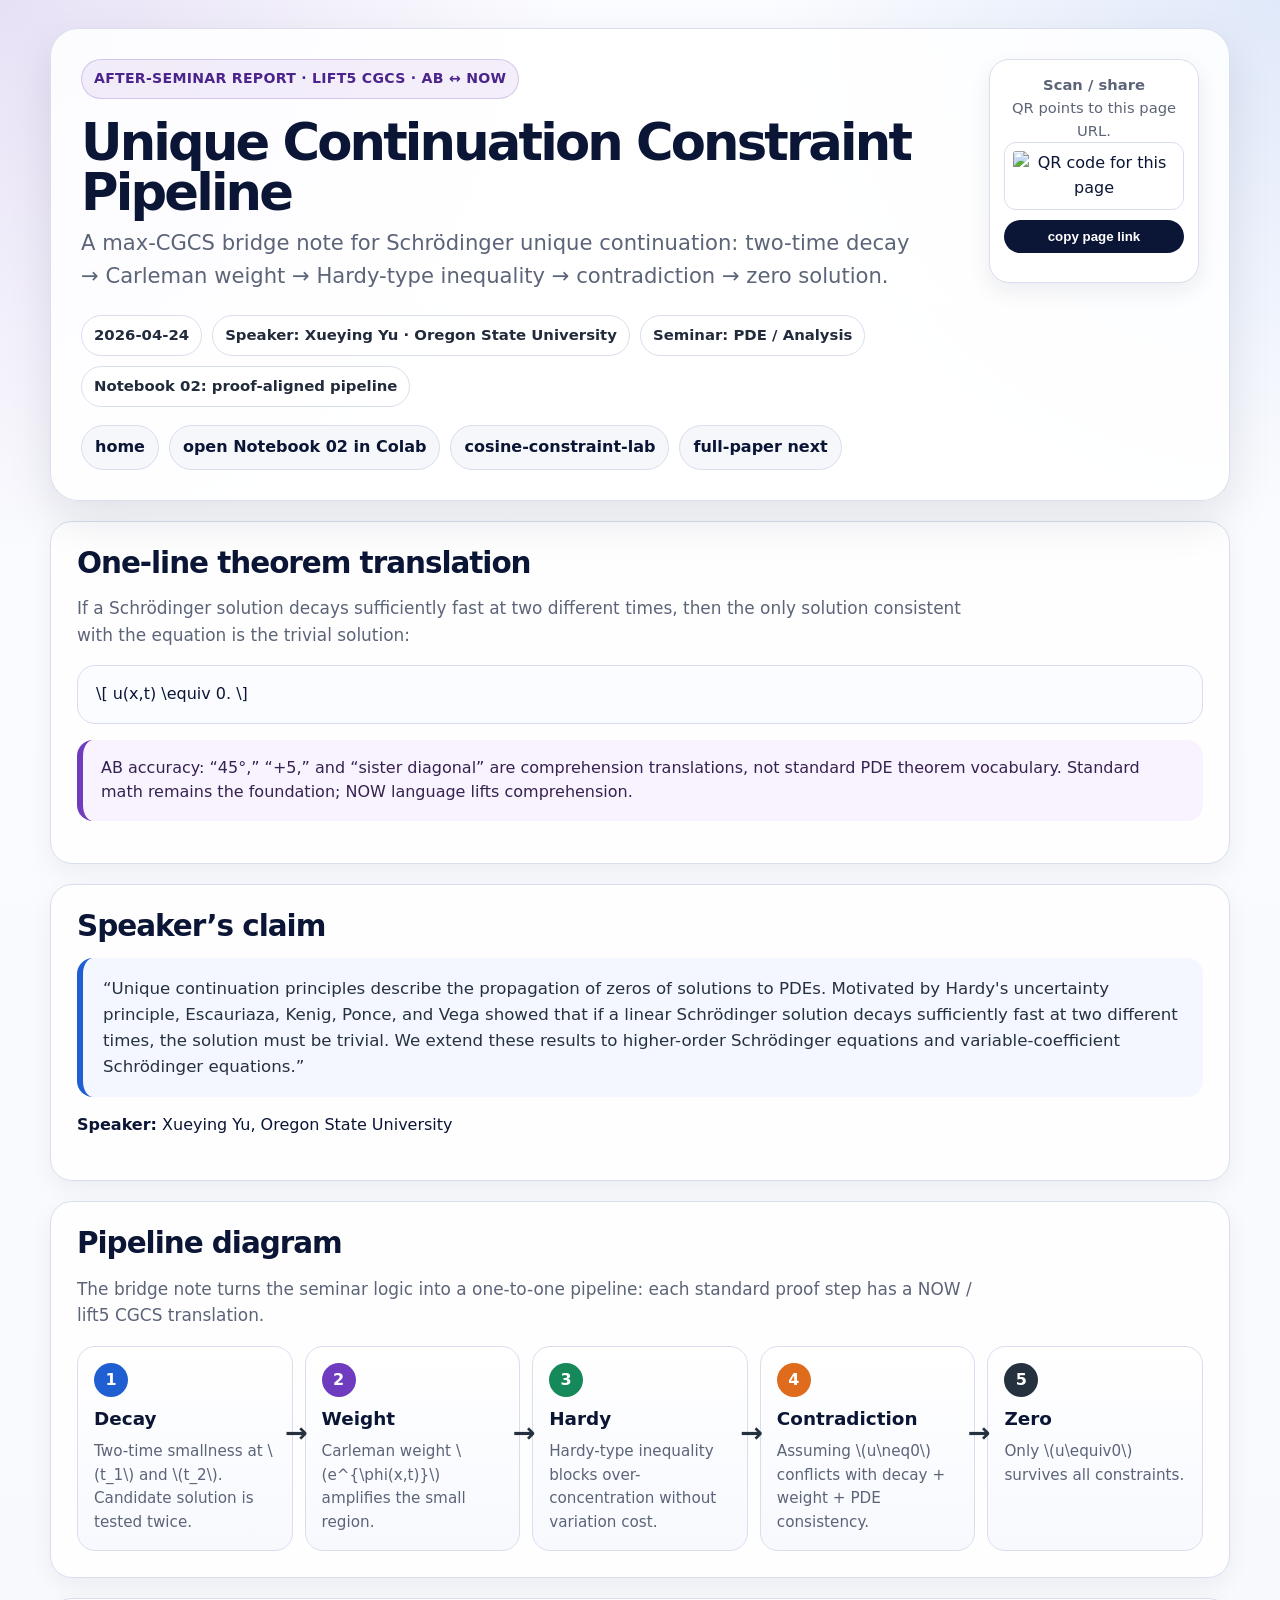
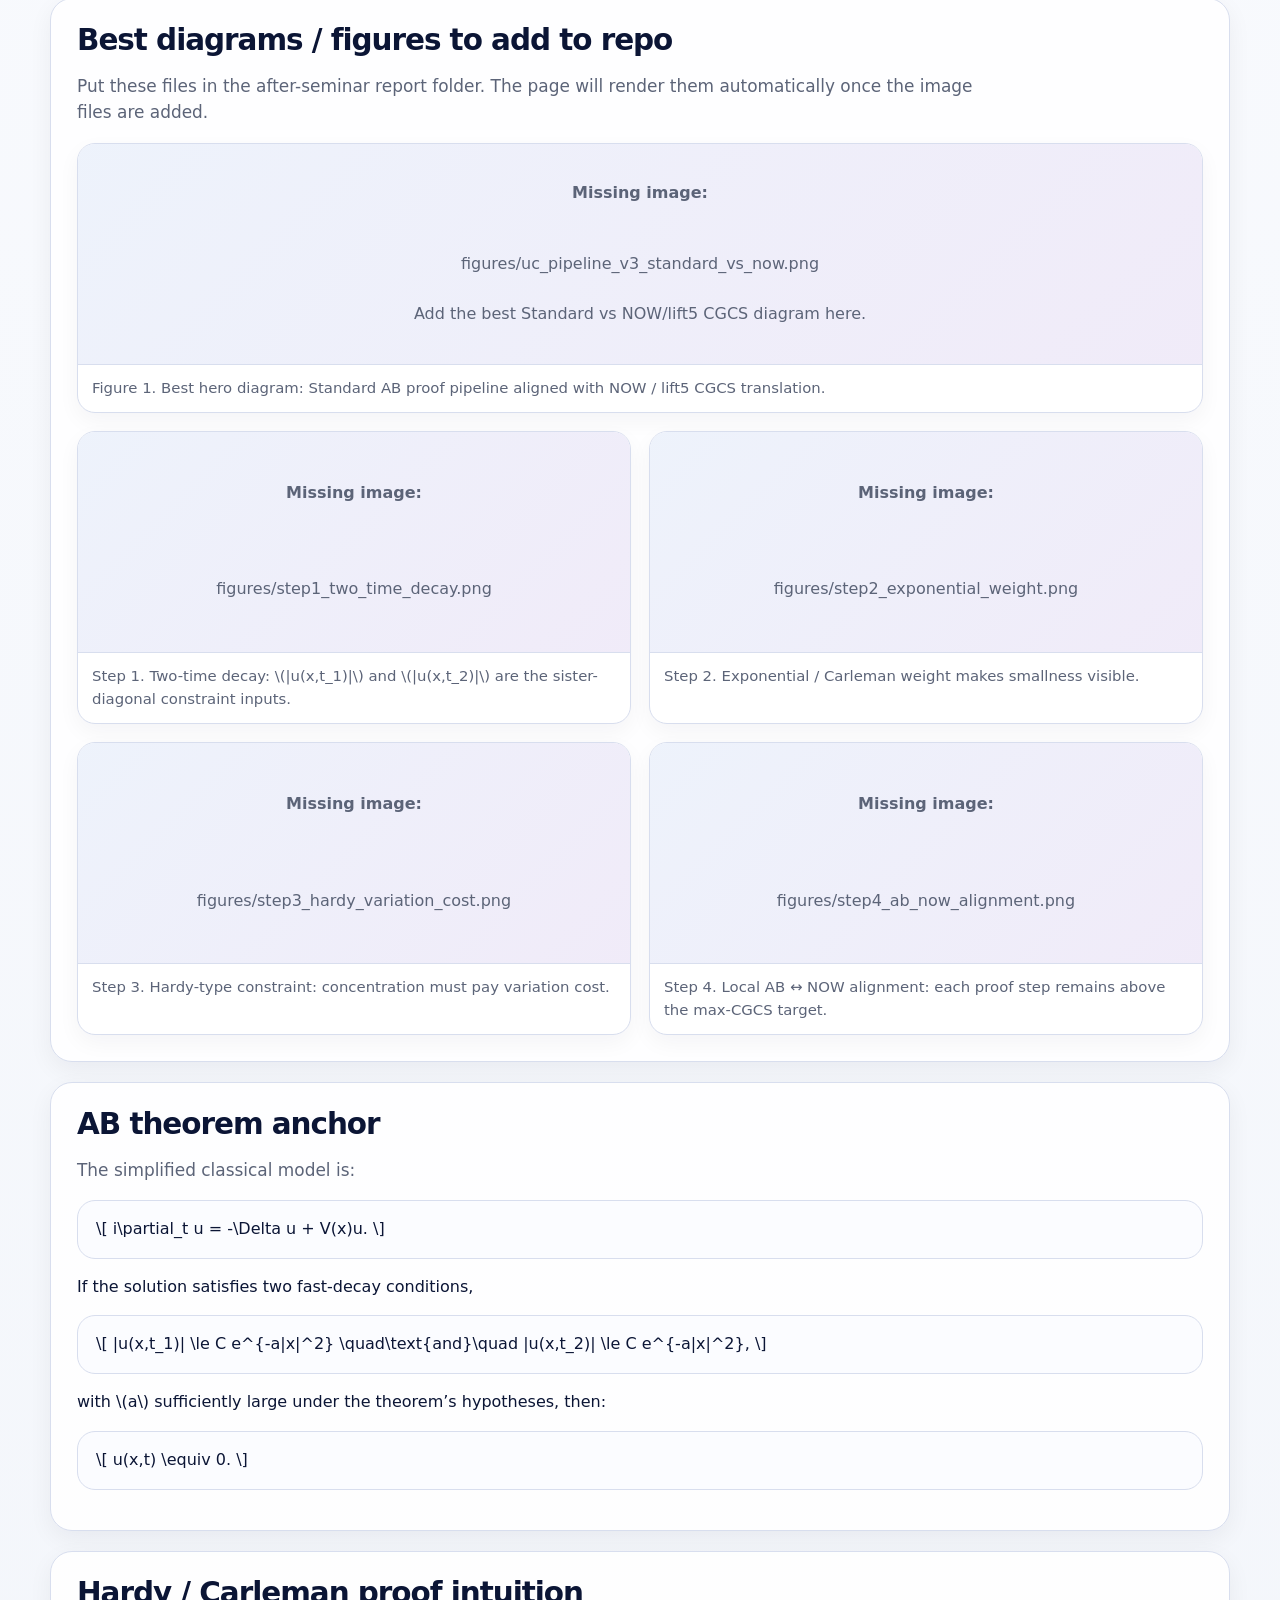
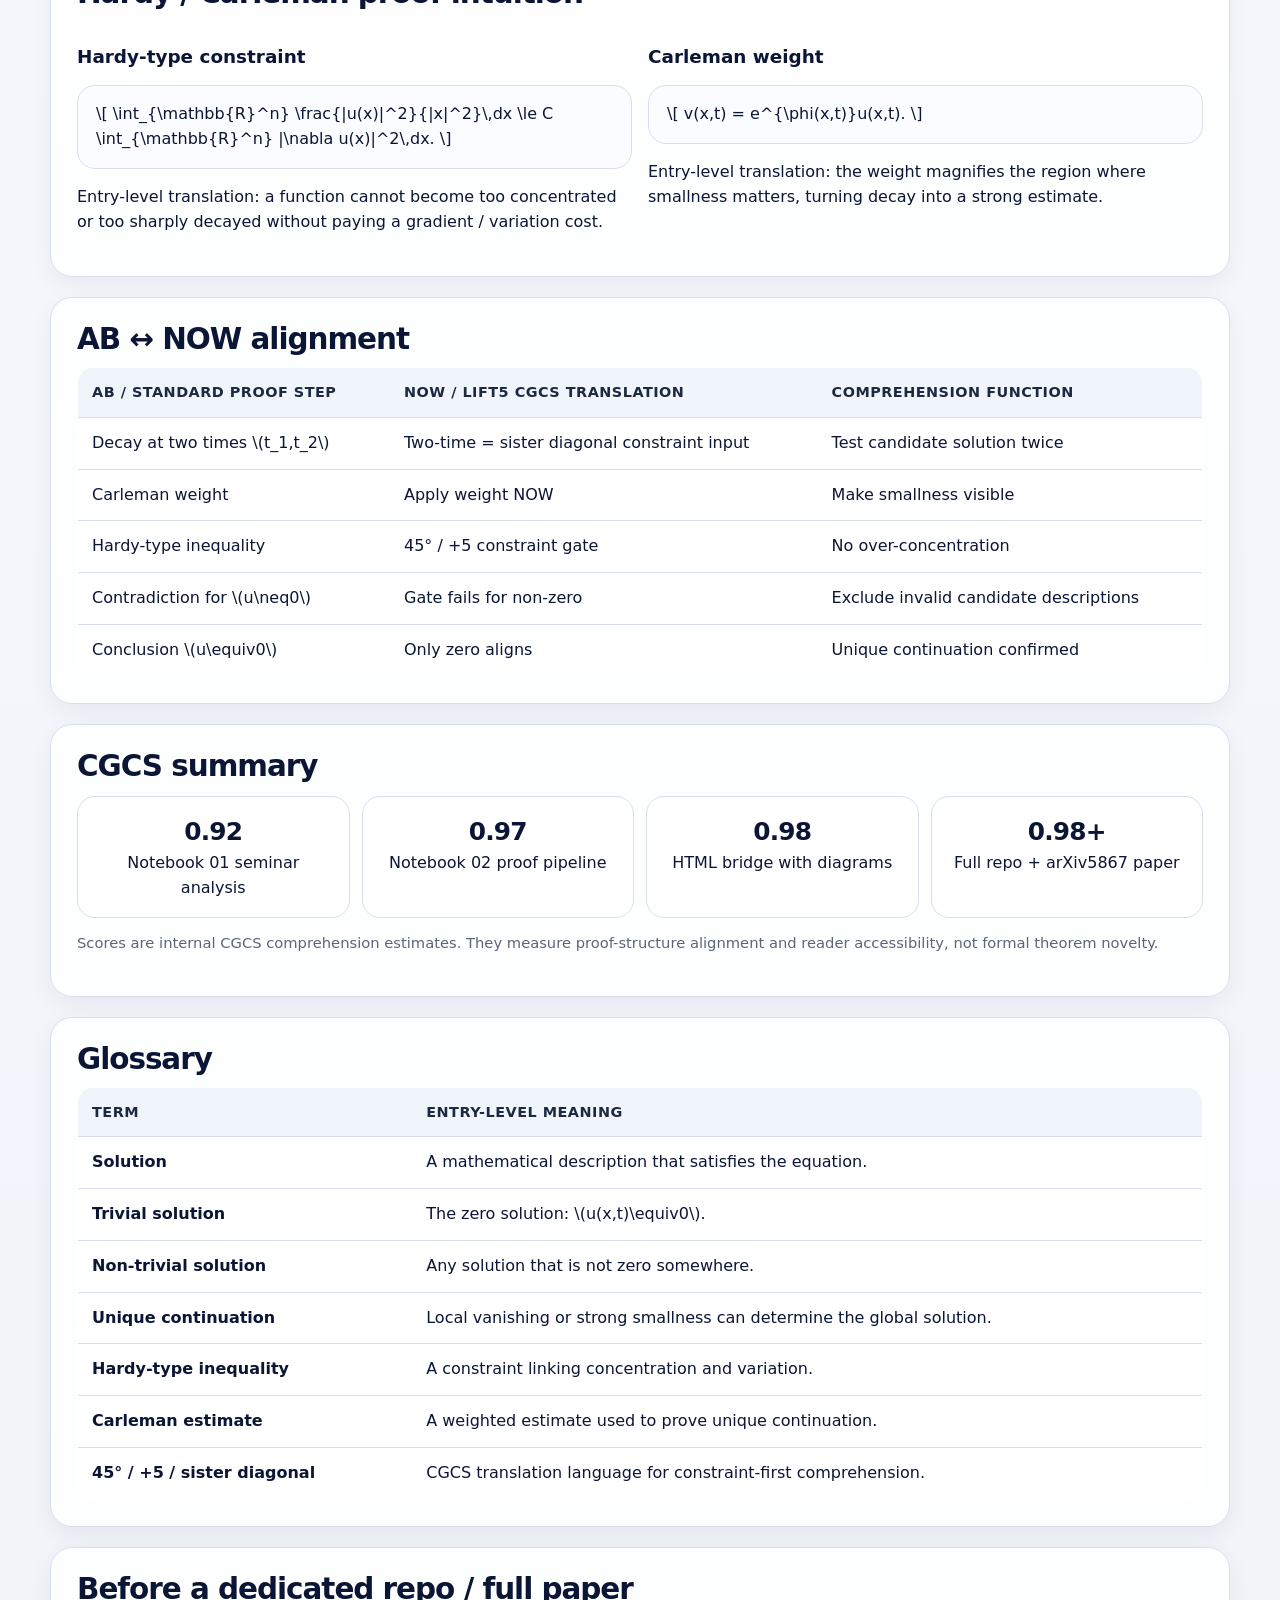
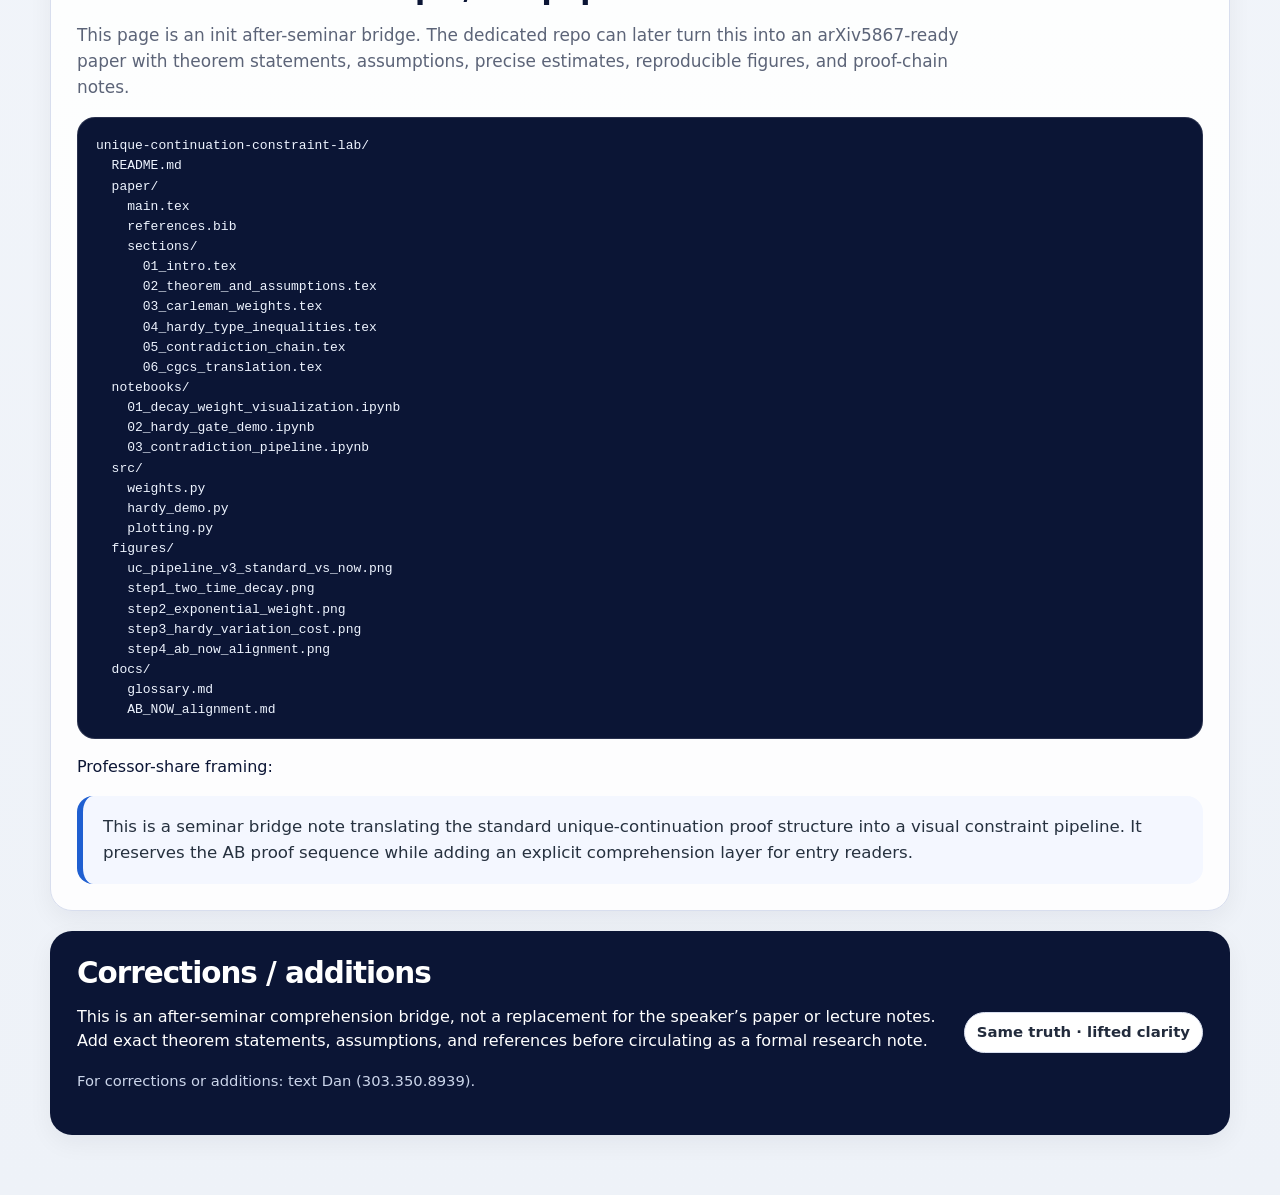
==== colab/2026_04_24_schrodinger_unique_continuation_pipeline.html @ c9888bc4 "Add files via upload" ====
<!doctype html>
<html lang="en">
<head>
  <meta charset="utf-8">
  <title>Unique Continuation Constraint Pipeline — Schrödinger Equations</title>
  <meta name="viewport" content="width=device-width, initial-scale=1">
  <meta name="description" content="After-seminar CGCS bridge note for Xueying Yu's talk on unique continuation for Schrödinger equations: two-time decay, Carleman weights, Hardy-type inequalities, contradiction, and zero solution.">

  <script>
    window.MathJax = {
      tex: {
        inlineMath: [['\\(', '\\)']],
        displayMath: [['\\[', '\\]']],
        processEscapes: true
      },
      svg: { fontCache: 'global' }
    };
  </script>
  <script defer src="https://cdn.jsdelivr.net/npm/mathjax@3/es5/tex-svg.js"></script>

  <style>
    :root {
      --ink: #0b1535;
      --muted: #5c6478;
      --line: #d8deee;
      --paper: #ffffff;
      --soft: #f5f7fb;
      --blue: #1f5fd1;
      --purple: #6f3bbf;
      --green: #16895a;
      --orange: #df6b1c;
      --red: #bd352b;
      --slate: #26313f;
      --shadow: 0 18px 45px rgba(16, 24, 40, 0.10);
      --radius: 22px;
    }

    * { box-sizing: border-box; }

    body {
      margin: 0;
      color: var(--ink);
      background:
        radial-gradient(circle at top left, rgba(111, 59, 191, 0.14), transparent 35rem),
        radial-gradient(circle at top right, rgba(31, 95, 209, 0.12), transparent 32rem),
        linear-gradient(180deg, #fbfcff 0%, #eef2f8 100%);
      font-family: ui-sans-serif, system-ui, -apple-system, BlinkMacSystemFont, "Segoe UI", sans-serif;
      line-height: 1.55;
    }

    a { color: var(--blue); text-decoration: none; }
    a:hover { text-decoration: underline; }

    .page {
      width: min(1180px, calc(100vw - 32px));
      margin: 0 auto;
      padding: 28px 0 60px;
    }

    header.hero {
      background: rgba(255,255,255,0.86);
      border: 1px solid rgba(216, 222, 238, 0.95);
      border-radius: 28px;
      box-shadow: var(--shadow);
      padding: 30px;
      position: relative;
      overflow: hidden;
    }

    .kicker {
      display: inline-flex;
      gap: 10px;
      align-items: center;
      padding: 8px 12px;
      border: 1px solid rgba(111, 59, 191, 0.22);
      background: rgba(111, 59, 191, 0.08);
      color: #4b248c;
      border-radius: 999px;
      font-weight: 700;
      font-size: 0.88rem;
      letter-spacing: .02em;
      text-transform: uppercase;
    }

    h1 {
      margin: 18px 0 10px;
      font-size: clamp(2.1rem, 4vw, 4.4rem);
      line-height: 0.98;
      letter-spacing: -0.055em;
    }

    .subtitle {
      font-size: clamp(1.05rem, 2vw, 1.32rem);
      color: var(--muted);
      max-width: 850px;
      margin: 0 0 22px;
    }

    .meta {
      display: flex;
      flex-wrap: wrap;
      gap: 10px;
      margin-top: 18px;
    }

    .chip, .pill {
      display: inline-flex;
      align-items: center;
      gap: 8px;
      border-radius: 999px;
      border: 1px solid var(--line);
      background: #fff;
      padding: 8px 12px;
      font-weight: 700;
      color: #222b3c;
      font-size: .93rem;
    }

    .hero-grid {
      display: grid;
      grid-template-columns: 1fr 210px;
      gap: 24px;
      align-items: start;
    }

    .share-card {
      border: 1px solid var(--line);
      background: #fff;
      border-radius: 20px;
      padding: 14px;
      box-shadow: 0 8px 22px rgba(16,24,40,.08);
      text-align: center;
    }

    .qr img {
      width: 158px;
      height: 158px;
      border-radius: 12px;
      border: 1px solid var(--line);
      background: #fff;
      padding: 8px;
    }

    button {
      cursor: pointer;
      border: 0;
      background: var(--ink);
      color: white;
      border-radius: 999px;
      padding: 9px 14px;
      font-weight: 800;
      margin-top: 10px;
      width: 100%;
    }

    .nav {
      display: flex;
      flex-wrap: wrap;
      gap: 10px;
      margin-top: 18px;
    }

    .nav a {
      color: var(--ink);
      background: var(--soft);
      border: 1px solid var(--line);
      border-radius: 999px;
      padding: 9px 13px;
      font-weight: 750;
    }

    section {
      background: rgba(255,255,255,0.88);
      border: 1px solid var(--line);
      border-radius: var(--radius);
      box-shadow: 0 8px 24px rgba(16,24,40,.055);
      padding: 26px;
      margin-top: 20px;
    }

    h2 {
      margin: 0 0 12px;
      font-size: clamp(1.5rem, 2.3vw, 2.1rem);
      line-height: 1.05;
      letter-spacing: -0.035em;
    }

    h3 {
      margin: 22px 0 8px;
      font-size: 1.15rem;
    }

    .lead {
      color: var(--muted);
      font-size: 1.06rem;
      max-width: 900px;
    }

    blockquote {
      margin: 16px 0 0;
      padding: 18px 20px;
      border-left: 6px solid var(--blue);
      background: #f4f7ff;
      border-radius: 16px;
      color: #26313f;
      font-size: 1.04rem;
    }

    .pipeline {
      display: grid;
      grid-template-columns: repeat(5, 1fr);
      gap: 12px;
      margin-top: 18px;
    }

    .stage {
      border: 1px solid var(--line);
      border-radius: 18px;
      padding: 16px;
      min-height: 176px;
      background: linear-gradient(180deg, #fff 0%, #f7f9fe 100%);
      position: relative;
    }

    .stage::after {
      content: "→";
      position: absolute;
      right: -16px;
      top: 42%;
      transform: translateY(-50%);
      font-size: 1.7rem;
      color: var(--slate);
      font-weight: 900;
      z-index: 3;
    }

    .stage:last-child::after { content: ""; }

    .num {
      width: 34px;
      height: 34px;
      display: inline-grid;
      place-items: center;
      border-radius: 50%;
      color: #fff;
      font-weight: 900;
      margin-bottom: 8px;
    }

    .stage h3 { margin: 0 0 6px; }
    .stage p { margin: 0; color: var(--muted); font-size: .95rem; }

    .blue .num { background: var(--blue); }
    .purple .num { background: var(--purple); }
    .green .num { background: var(--green); }
    .orange .num { background: var(--orange); }
    .slate .num { background: var(--slate); }

    .math-card {
      border: 1px solid var(--line);
      background: #fbfcff;
      border-radius: 18px;
      padding: 16px 18px;
      overflow-x: auto;
      margin: 14px 0;
    }

    .two-col {
      display: grid;
      grid-template-columns: 1fr 1fr;
      gap: 16px;
      align-items: start;
    }

    table {
      width: 100%;
      border-collapse: collapse;
      overflow: hidden;
      border-radius: 16px;
      border: 1px solid var(--line);
      background: #fff;
    }

    th, td {
      padding: 13px 14px;
      text-align: left;
      border-bottom: 1px solid var(--line);
      vertical-align: top;
    }

    th {
      background: #f0f4fb;
      color: #1d2940;
      font-size: .9rem;
      text-transform: uppercase;
      letter-spacing: .035em;
    }

    tr:last-child td { border-bottom: 0; }

    .figure-grid {
      display: grid;
      grid-template-columns: 1fr 1fr;
      gap: 18px;
      margin-top: 16px;
    }

    figure {
      margin: 0;
      border: 1px solid var(--line);
      background: #fff;
      border-radius: 18px;
      overflow: hidden;
      box-shadow: 0 8px 22px rgba(16,24,40,.045);
    }

    figure img {
      width: 100%;
      display: block;
      background: #f8fafc;
    }

    figcaption {
      padding: 12px 14px;
      color: var(--muted);
      font-size: .93rem;
      border-top: 1px solid var(--line);
    }

    .wide { grid-column: 1 / -1; }

    .score-row {
      display: grid;
      grid-template-columns: repeat(4, 1fr);
      gap: 12px;
      margin-top: 14px;
    }

    .score {
      background: #fff;
      border: 1px solid var(--line);
      border-radius: 18px;
      padding: 16px;
      text-align: center;
    }

    .score strong {
      display: block;
      font-size: 1.55rem;
      letter-spacing: -.03em;
    }

    pre {
      white-space: pre-wrap;
      background: #0b1535;
      color: #eef4ff;
      border-radius: 18px;
      padding: 18px;
      overflow-x: auto;
      border: 1px solid rgba(255,255,255,.12);
    }

    .note {
      border-left: 6px solid var(--purple);
      background: #f8f3ff;
      padding: 16px 18px;
      border-radius: 16px;
      color: #36224f;
    }

    .footer-card {
      display: grid;
      grid-template-columns: 1fr auto;
      gap: 18px;
      align-items: center;
      background: var(--ink);
      color: #fff;
      border-color: transparent;
    }

    .footer-card a { color: #b9d0ff; }

    .small { font-size: .92rem; color: var(--muted); }
    .footer-card .small { color: #cbd5ea; }

    @media (max-width: 900px) {
      .hero-grid, .two-col, .figure-grid, .score-row {
        grid-template-columns: 1fr;
      }
      .pipeline { grid-template-columns: 1fr; }
      .stage::after {
        content: "↓";
        right: 22px;
        top: auto;
        bottom: -22px;
      }
      .stage:last-child::after { content: ""; }
      .share-card { text-align: left; }
      .qr img { width: 136px; height: 136px; }
      .footer-card { grid-template-columns: 1fr; }
    }

    @media print {
      body { background: #fff; }
      .page { width: 100%; padding: 0; }
      header.hero, section { box-shadow: none; break-inside: avoid; }
      .share-card, .nav, button { display: none; }
    }
  </style>
</head>

<body>
  <main class="page">
    <header class="hero">
      <div class="hero-grid">
        <div>
          <div class="kicker">After-seminar report · lift5 CGCS · AB ↔ NOW</div>
          <h1>Unique Continuation Constraint Pipeline</h1>
          <p class="subtitle">
            A max-CGCS bridge note for Schrödinger unique continuation:
            two-time decay → Carleman weight → Hardy-type inequality → contradiction → zero solution.
          </p>

          <div class="meta">
            <span class="chip">2026-04-24</span>
            <span class="chip">Speaker: Xueying Yu · Oregon State University</span>
            <span class="chip">Seminar: PDE / Analysis</span>
            <span class="chip">Notebook 02: proof-aligned pipeline</span>
          </div>

          <nav class="nav" aria-label="Links">
            <a href="/">home</a>
            <a href="https://colab.research.google.com/github/thinkthoughts/cosine-constraint-lab/blob/main/seminars/2026_04_04_schrodinger_unique_continuations_v2_pipeline.ipynb" target="_blank" rel="noopener noreferrer">open Notebook 02 in Colab</a>
            <a href="https://github.com/thinkthoughts/cosine-constraint-lab" target="_blank" rel="noopener noreferrer">cosine-constraint-lab</a>
            <a href="#full-paper-next">full-paper next</a>
          </nav>
        </div>

        <aside class="share-card">
          <div class="small"><strong>Scan / share</strong><br>QR points to this page URL.</div>
          <div class="qr">
            <img id="qrImg" alt="QR code for this page">
          </div>
          <button id="copyBtn" type="button">copy page link</button>
          <p id="copyStatus" class="small" aria-live="polite"></p>
        </aside>
      </div>
    </header>

    <section>
      <h2>One-line theorem translation</h2>
      <p class="lead">
        If a Schrödinger solution decays sufficiently fast at two different times, then the only
        solution consistent with the equation is the trivial solution:
      </p>
      <div class="math-card">
        \[
          u(x,t) \equiv 0.
        \]
      </div>
      <p class="note">
        AB accuracy: “45°,” “+5,” and “sister diagonal” are comprehension translations, not standard PDE theorem vocabulary.
        Standard math remains the foundation; NOW language lifts comprehension.
      </p>
    </section>

    <section>
      <h2>Speaker’s claim</h2>
      <blockquote>
        “Unique continuation principles describe the propagation of zeros of solutions to PDEs.
        Motivated by Hardy's uncertainty principle, Escauriaza, Kenig, Ponce, and Vega showed that
        if a linear Schrödinger solution decays sufficiently fast at two different times, the solution
        must be trivial. We extend these results to higher-order Schrödinger equations and
        variable-coefficient Schrödinger equations.”
      </blockquote>
      <p><strong>Speaker:</strong> Xueying Yu, Oregon State University</p>
    </section>

    <section>
      <h2>Pipeline diagram</h2>
      <p class="lead">
        The bridge note turns the seminar logic into a one-to-one pipeline: each standard proof step has
        a NOW / lift5 CGCS translation.
      </p>

      <div class="pipeline" aria-label="Unique continuation pipeline">
        <div class="stage blue">
          <span class="num">1</span>
          <h3>Decay</h3>
          <p>Two-time smallness at \(t_1\) and \(t_2\). Candidate solution is tested twice.</p>
        </div>
        <div class="stage purple">
          <span class="num">2</span>
          <h3>Weight</h3>
          <p>Carleman weight \(e^{\phi(x,t)}\) amplifies the small region.</p>
        </div>
        <div class="stage green">
          <span class="num">3</span>
          <h3>Hardy</h3>
          <p>Hardy-type inequality blocks over-concentration without variation cost.</p>
        </div>
        <div class="stage orange">
          <span class="num">4</span>
          <h3>Contradiction</h3>
          <p>Assuming \(u\neq0\) conflicts with decay + weight + PDE consistency.</p>
        </div>
        <div class="stage slate">
          <span class="num">5</span>
          <h3>Zero</h3>
          <p>Only \(u\equiv0\) survives all constraints.</p>
        </div>
      </div>
    </section>

    <section>
      <h2>Best diagrams / figures to add to repo</h2>
      <p class="lead">
        Put these files in the after-seminar report folder. The page will render them automatically once the image
        files are added.
      </p>

      <div class="figure-grid">
        <figure class="wide">
          <img src="figures/uc_pipeline_v3_standard_vs_now.png"
               alt="Standard vs NOW lift5 CGCS unique continuation pipeline diagram"
               onerror="this.closest('figure').classList.add('missing'); this.replaceWith(Object.assign(document.createElement('div'), {className:'placeholder', innerHTML:'<strong>Missing image:</strong><br>figures/uc_pipeline_v3_standard_vs_now.png<br><br>Add the best Standard vs NOW/lift5 CGCS diagram here.'}))">
          <figcaption>
            Figure 1. Best hero diagram: Standard AB proof pipeline aligned with NOW / lift5 CGCS translation.
          </figcaption>
        </figure>

        <figure>
          <img src="figures/step1_two_time_decay.png"
               alt="Step 1 plot showing two-time decay"
               onerror="this.closest('figure').classList.add('missing'); this.replaceWith(Object.assign(document.createElement('div'), {className:'placeholder', innerHTML:'<strong>Missing image:</strong><br>figures/step1_two_time_decay.png'}))">
          <figcaption>
            Step 1. Two-time decay: \(|u(x,t_1)|\) and \(|u(x,t_2)|\) are the sister-diagonal constraint inputs.
          </figcaption>
        </figure>

        <figure>
          <img src="figures/step2_exponential_weight.png"
               alt="Step 2 plot showing exponential weight amplifying decay"
               onerror="this.closest('figure').classList.add('missing'); this.replaceWith(Object.assign(document.createElement('div'), {className:'placeholder', innerHTML:'<strong>Missing image:</strong><br>figures/step2_exponential_weight.png'}))">
          <figcaption>
            Step 2. Exponential / Carleman weight makes smallness visible.
          </figcaption>
        </figure>

        <figure>
          <img src="figures/step3_hardy_variation_cost.png"
               alt="Step 3 plot showing concentration and gradient cost"
               onerror="this.closest('figure').classList.add('missing'); this.replaceWith(Object.assign(document.createElement('div'), {className:'placeholder', innerHTML:'<strong>Missing image:</strong><br>figures/step3_hardy_variation_cost.png'}))">
          <figcaption>
            Step 3. Hardy-type constraint: concentration must pay variation cost.
          </figcaption>
        </figure>

        <figure>
          <img src="figures/step4_ab_now_alignment.png"
               alt="CGCS local AB NOW alignment bar chart"
               onerror="this.closest('figure').classList.add('missing'); this.replaceWith(Object.assign(document.createElement('div'), {className:'placeholder', innerHTML:'<strong>Missing image:</strong><br>figures/step4_ab_now_alignment.png'}))">
          <figcaption>
            Step 4. Local AB ↔ NOW alignment: each proof step remains above the max-CGCS target.
          </figcaption>
        </figure>
      </div>

      <style>
        .placeholder {
          min-height: 220px;
          display: grid;
          place-items: center;
          text-align: center;
          padding: 26px;
          color: var(--muted);
          background:
            linear-gradient(135deg, rgba(31,95,209,.08), rgba(111,59,191,.10)),
            #fff;
        }
      </style>
    </section>

    <section>
      <h2>AB theorem anchor</h2>
      <p class="lead">
        The simplified classical model is:
      </p>
      <div class="math-card">
        \[
          i\partial_t u = -\Delta u + V(x)u.
        \]
      </div>
      <p>
        If the solution satisfies two fast-decay conditions,
      </p>
      <div class="math-card">
        \[
          |u(x,t_1)| \le C e^{-a|x|^2}
          \quad\text{and}\quad
          |u(x,t_2)| \le C e^{-a|x|^2},
        \]
      </div>
      <p>
        with \(a\) sufficiently large under the theorem’s hypotheses, then:
      </p>
      <div class="math-card">
        \[
          u(x,t) \equiv 0.
        \]
      </div>
    </section>

    <section>
      <h2>Hardy / Carleman proof intuition</h2>
      <div class="two-col">
        <div>
          <h3>Hardy-type constraint</h3>
          <div class="math-card">
            \[
              \int_{\mathbb{R}^n} \frac{|u(x)|^2}{|x|^2}\,dx
              \le C \int_{\mathbb{R}^n} |\nabla u(x)|^2\,dx.
            \]
          </div>
          <p>
            Entry-level translation: a function cannot become too concentrated or too sharply decayed
            without paying a gradient / variation cost.
          </p>
        </div>

        <div>
          <h3>Carleman weight</h3>
          <div class="math-card">
            \[
              v(x,t) = e^{\phi(x,t)}u(x,t).
            \]
          </div>
          <p>
            Entry-level translation: the weight magnifies the region where smallness matters,
            turning decay into a strong estimate.
          </p>
        </div>
      </div>
    </section>

    <section>
      <h2>AB ↔ NOW alignment</h2>
      <table>
        <thead>
          <tr>
            <th>AB / standard proof step</th>
            <th>NOW / lift5 CGCS translation</th>
            <th>Comprehension function</th>
          </tr>
        </thead>
        <tbody>
          <tr>
            <td>Decay at two times \(t_1,t_2\)</td>
            <td>Two-time = sister diagonal constraint input</td>
            <td>Test candidate solution twice</td>
          </tr>
          <tr>
            <td>Carleman weight</td>
            <td>Apply weight NOW</td>
            <td>Make smallness visible</td>
          </tr>
          <tr>
            <td>Hardy-type inequality</td>
            <td>45° / +5 constraint gate</td>
            <td>No over-concentration</td>
          </tr>
          <tr>
            <td>Contradiction for \(u\neq0\)</td>
            <td>Gate fails for non-zero</td>
            <td>Exclude invalid candidate descriptions</td>
          </tr>
          <tr>
            <td>Conclusion \(u\equiv0\)</td>
            <td>Only zero aligns</td>
            <td>Unique continuation confirmed</td>
          </tr>
        </tbody>
      </table>
    </section>

    <section>
      <h2>CGCS summary</h2>
      <div class="score-row">
        <div class="score">
          <strong>0.92</strong>
          Notebook 01 seminar analysis
        </div>
        <div class="score">
          <strong>0.97</strong>
          Notebook 02 proof pipeline
        </div>
        <div class="score">
          <strong>0.98</strong>
          HTML bridge with diagrams
        </div>
        <div class="score">
          <strong>0.98+</strong>
          Full repo + arXiv5867 paper
        </div>
      </div>
      <p class="small">
        Scores are internal CGCS comprehension estimates. They measure proof-structure alignment and reader accessibility,
        not formal theorem novelty.
      </p>
    </section>

    <section>
      <h2>Glossary</h2>
      <table>
        <thead>
          <tr>
            <th>Term</th>
            <th>Entry-level meaning</th>
          </tr>
        </thead>
        <tbody>
          <tr>
            <td><strong>Solution</strong></td>
            <td>A mathematical description that satisfies the equation.</td>
          </tr>
          <tr>
            <td><strong>Trivial solution</strong></td>
            <td>The zero solution: \(u(x,t)\equiv0\).</td>
          </tr>
          <tr>
            <td><strong>Non-trivial solution</strong></td>
            <td>Any solution that is not zero somewhere.</td>
          </tr>
          <tr>
            <td><strong>Unique continuation</strong></td>
            <td>Local vanishing or strong smallness can determine the global solution.</td>
          </tr>
          <tr>
            <td><strong>Hardy-type inequality</strong></td>
            <td>A constraint linking concentration and variation.</td>
          </tr>
          <tr>
            <td><strong>Carleman estimate</strong></td>
            <td>A weighted estimate used to prove unique continuation.</td>
          </tr>
          <tr>
            <td><strong>45° / +5 / sister diagonal</strong></td>
            <td>CGCS translation language for constraint-first comprehension.</td>
          </tr>
        </tbody>
      </table>
    </section>

    <section id="full-paper-next">
      <h2>Before a dedicated repo / full paper</h2>
      <p class="lead">
        This page is an init after-seminar bridge. The dedicated repo can later turn this into an arXiv5867-ready
        paper with theorem statements, assumptions, precise estimates, reproducible figures, and proof-chain notes.
      </p>

      <pre>unique-continuation-constraint-lab/
  README.md
  paper/
    main.tex
    references.bib
    sections/
      01_intro.tex
      02_theorem_and_assumptions.tex
      03_carleman_weights.tex
      04_hardy_type_inequalities.tex
      05_contradiction_chain.tex
      06_cgcs_translation.tex
  notebooks/
    01_decay_weight_visualization.ipynb
    02_hardy_gate_demo.ipynb
    03_contradiction_pipeline.ipynb
  src/
    weights.py
    hardy_demo.py
    plotting.py
  figures/
    uc_pipeline_v3_standard_vs_now.png
    step1_two_time_decay.png
    step2_exponential_weight.png
    step3_hardy_variation_cost.png
    step4_ab_now_alignment.png
  docs/
    glossary.md
    AB_NOW_alignment.md</pre>

      <p>
        Professor-share framing:
      </p>
      <blockquote>
        This is a seminar bridge note translating the standard unique-continuation proof structure into
        a visual constraint pipeline. It preserves the AB proof sequence while adding an explicit comprehension
        layer for entry readers.
      </blockquote>
    </section>

    <section class="footer-card">
      <div>
        <h2>Corrections / additions</h2>
        <p>
          This is an after-seminar comprehension bridge, not a replacement for the speaker’s paper or lecture notes.
          Add exact theorem statements, assumptions, and references before circulating as a formal research note.
        </p>
        <p class="small">For corrections or additions: text Dan (303.350.8939).</p>
      </div>
      <div>
        <span class="pill">Same truth · lifted clarity</span>
      </div>
    </section>
  </main>

  <script>
    const pageUrl = window.location.href.split('#')[0];
    const qrImg = document.getElementById('qrImg');
    qrImg.src = "https://api.qrserver.com/v1/create-qr-code/?size=240x240&data=" + encodeURIComponent(pageUrl);

    const copyBtn = document.getElementById('copyBtn');
    const copyStatus = document.getElementById('copyStatus');
    copyBtn.addEventListener('click', async () => {
      try {
        await navigator.clipboard.writeText(pageUrl);
        copyStatus.textContent = "Copied.";
      } catch (err) {
        copyStatus.textContent = pageUrl;
      }
    });
  </script>
</body>
</html>
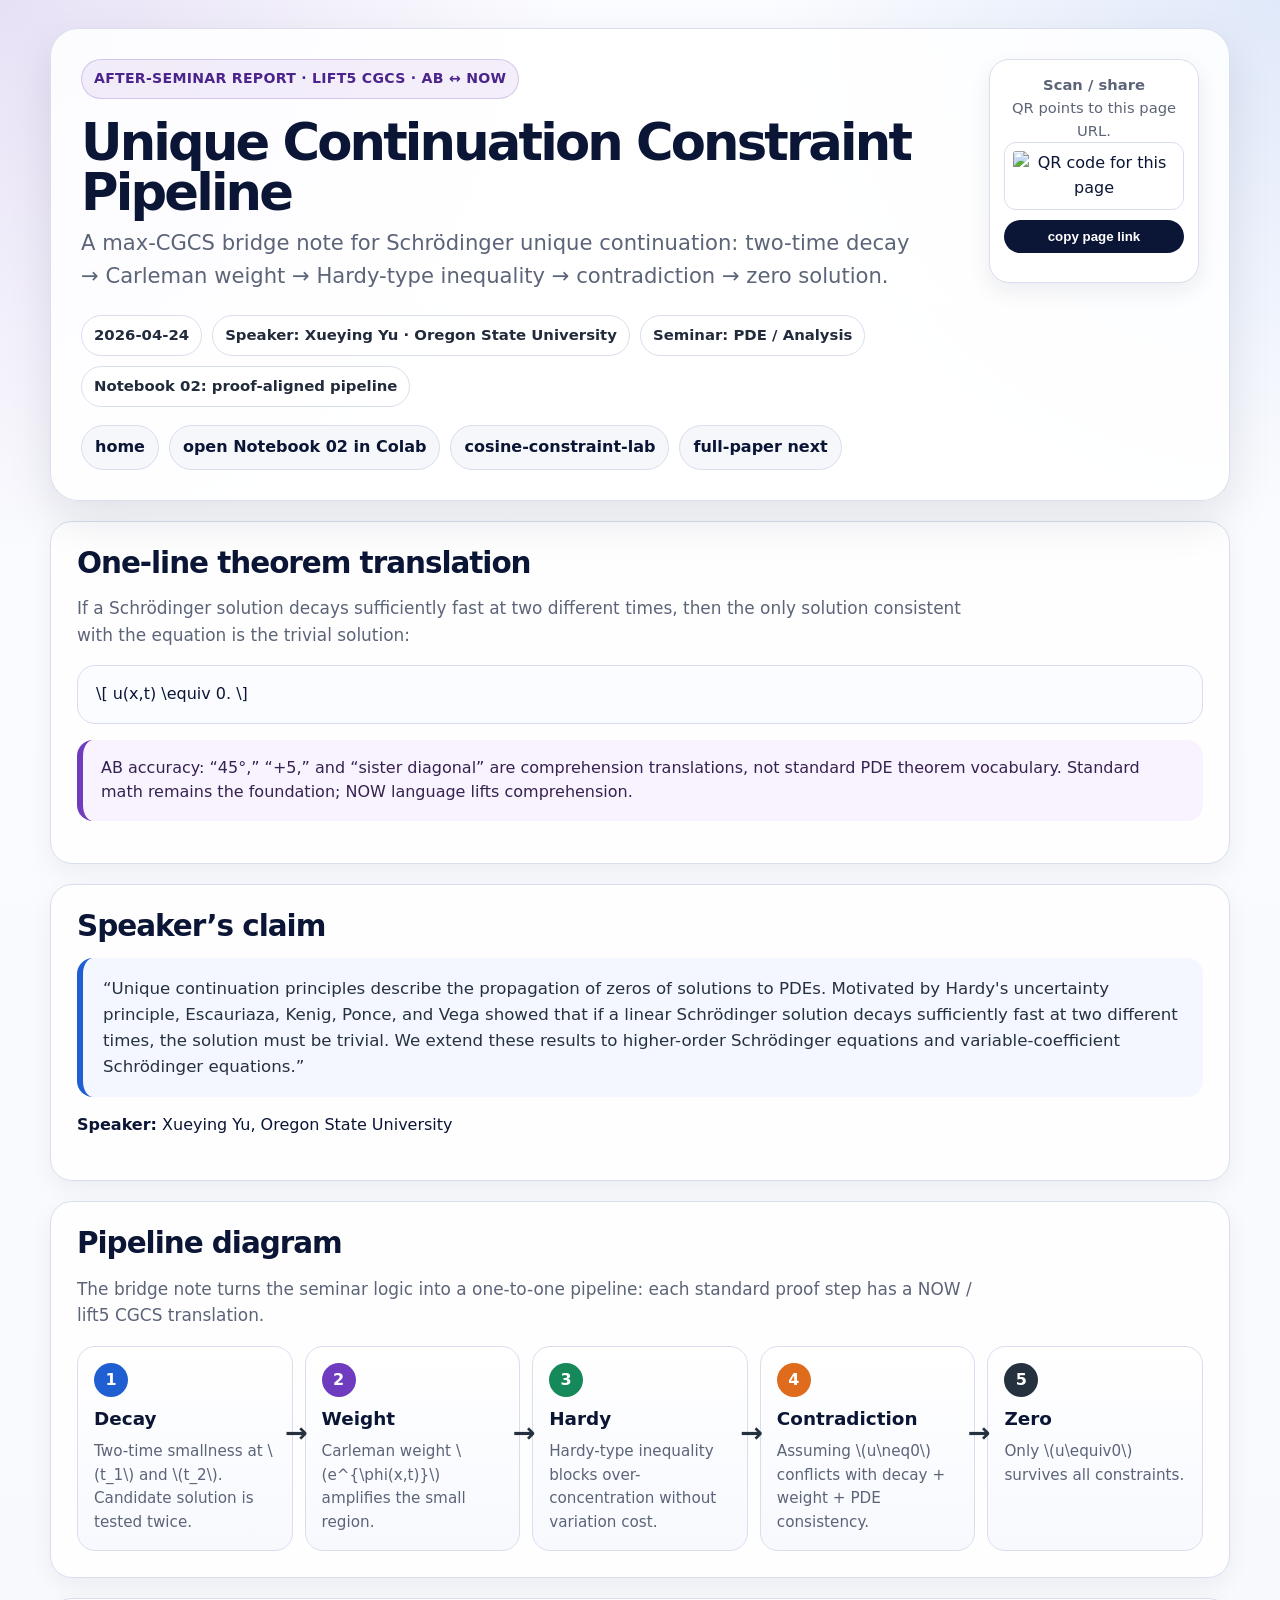
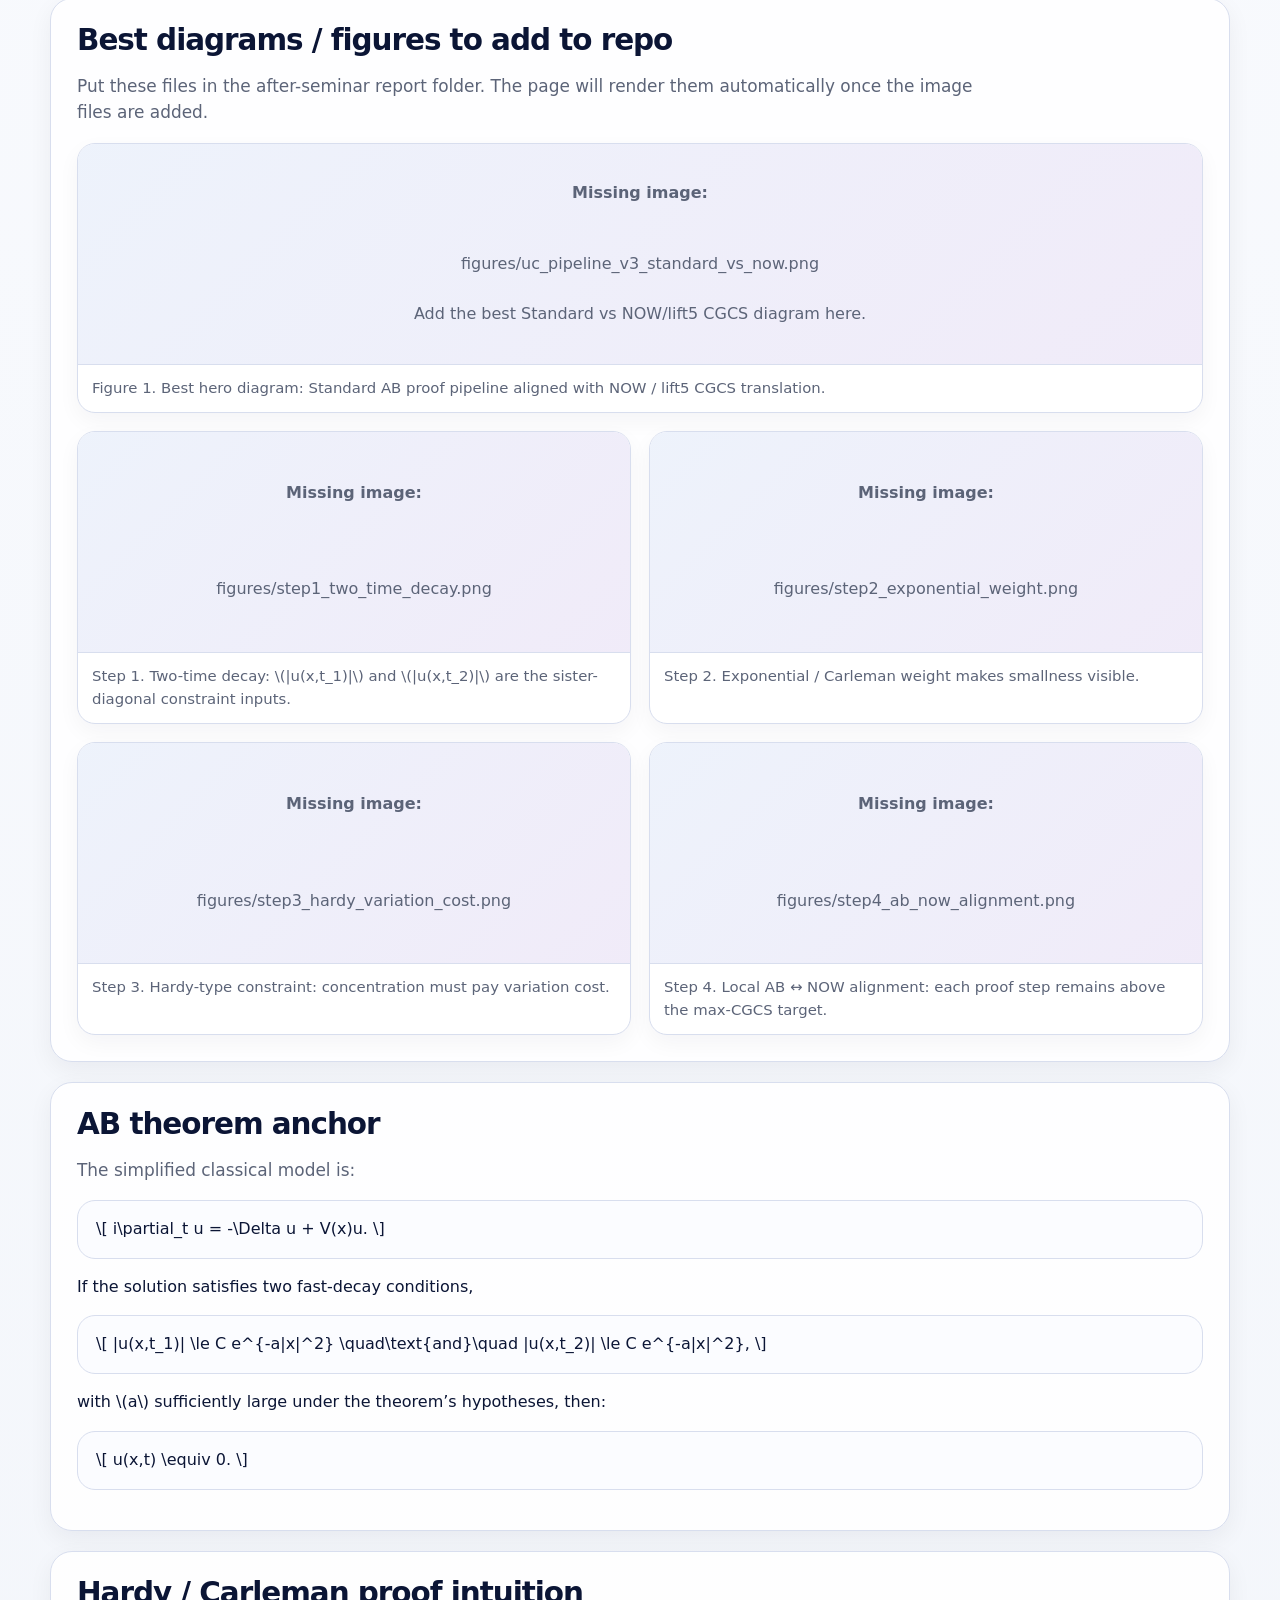
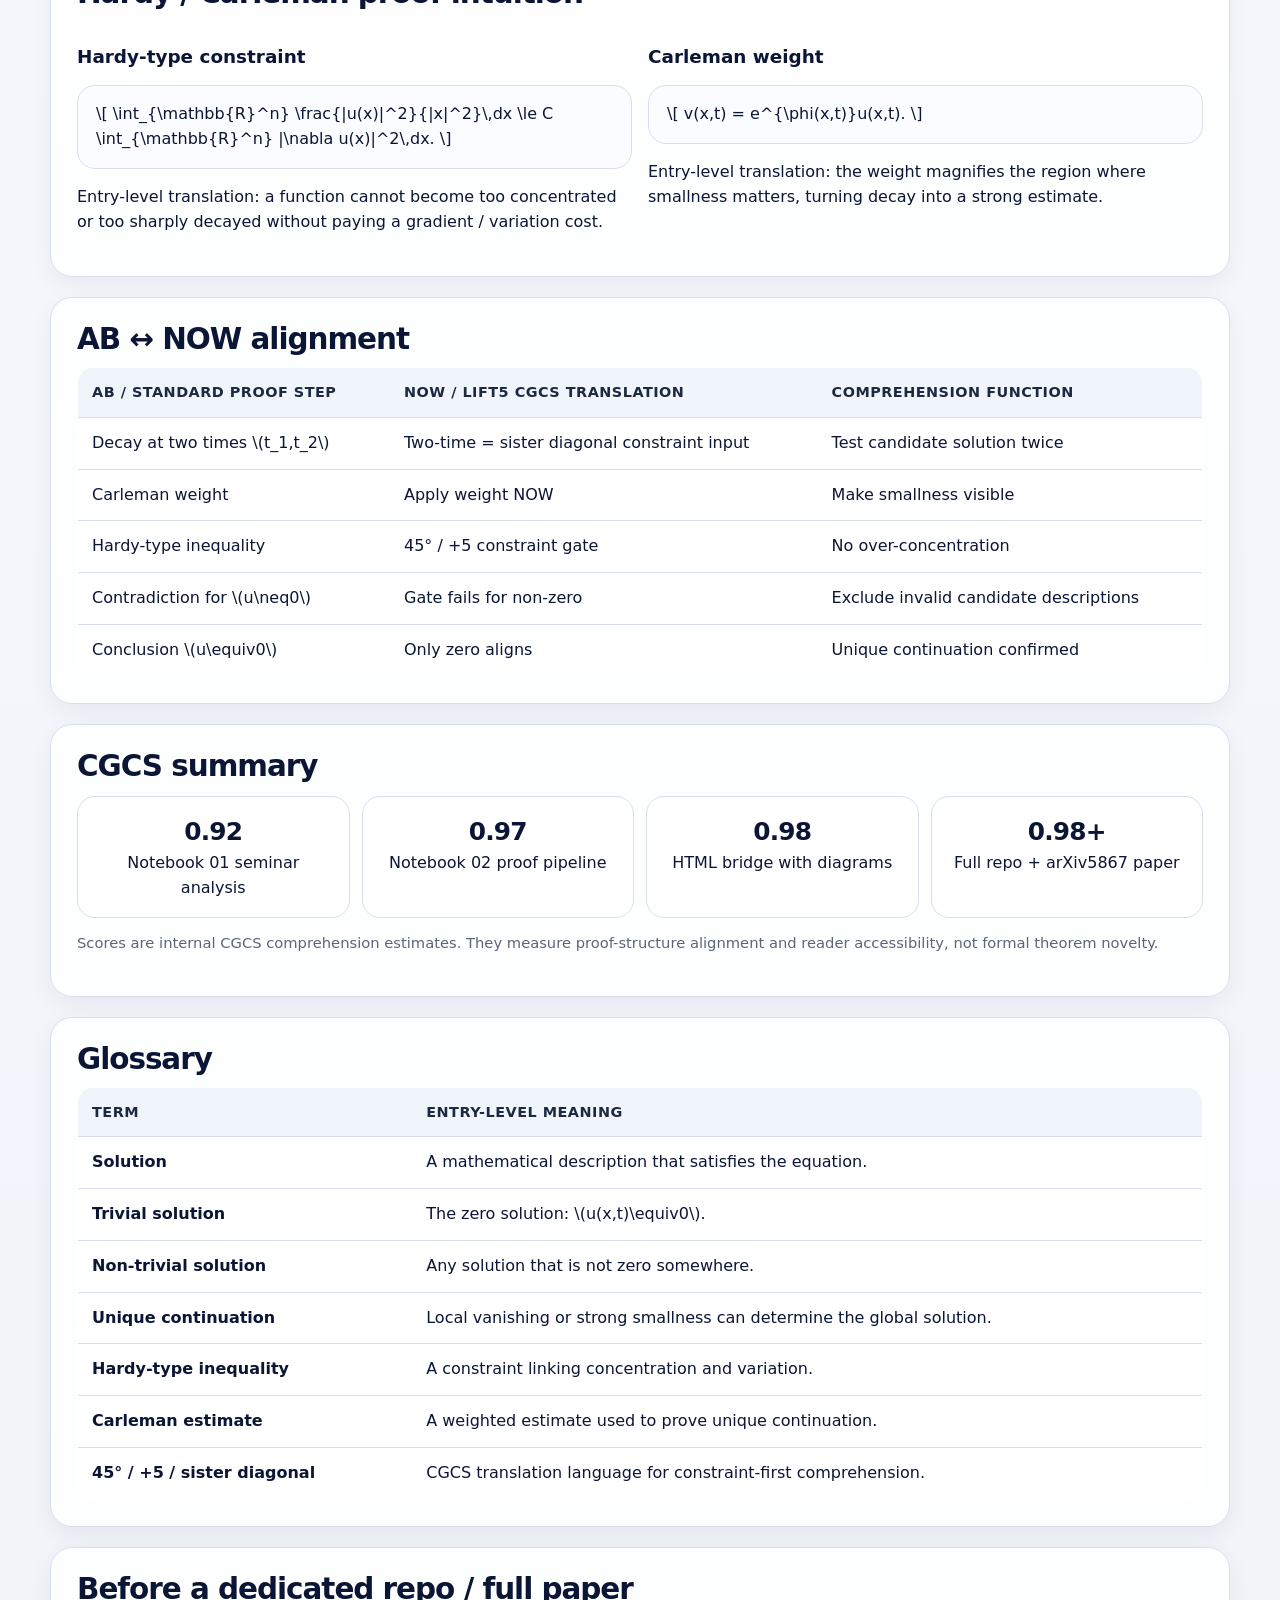
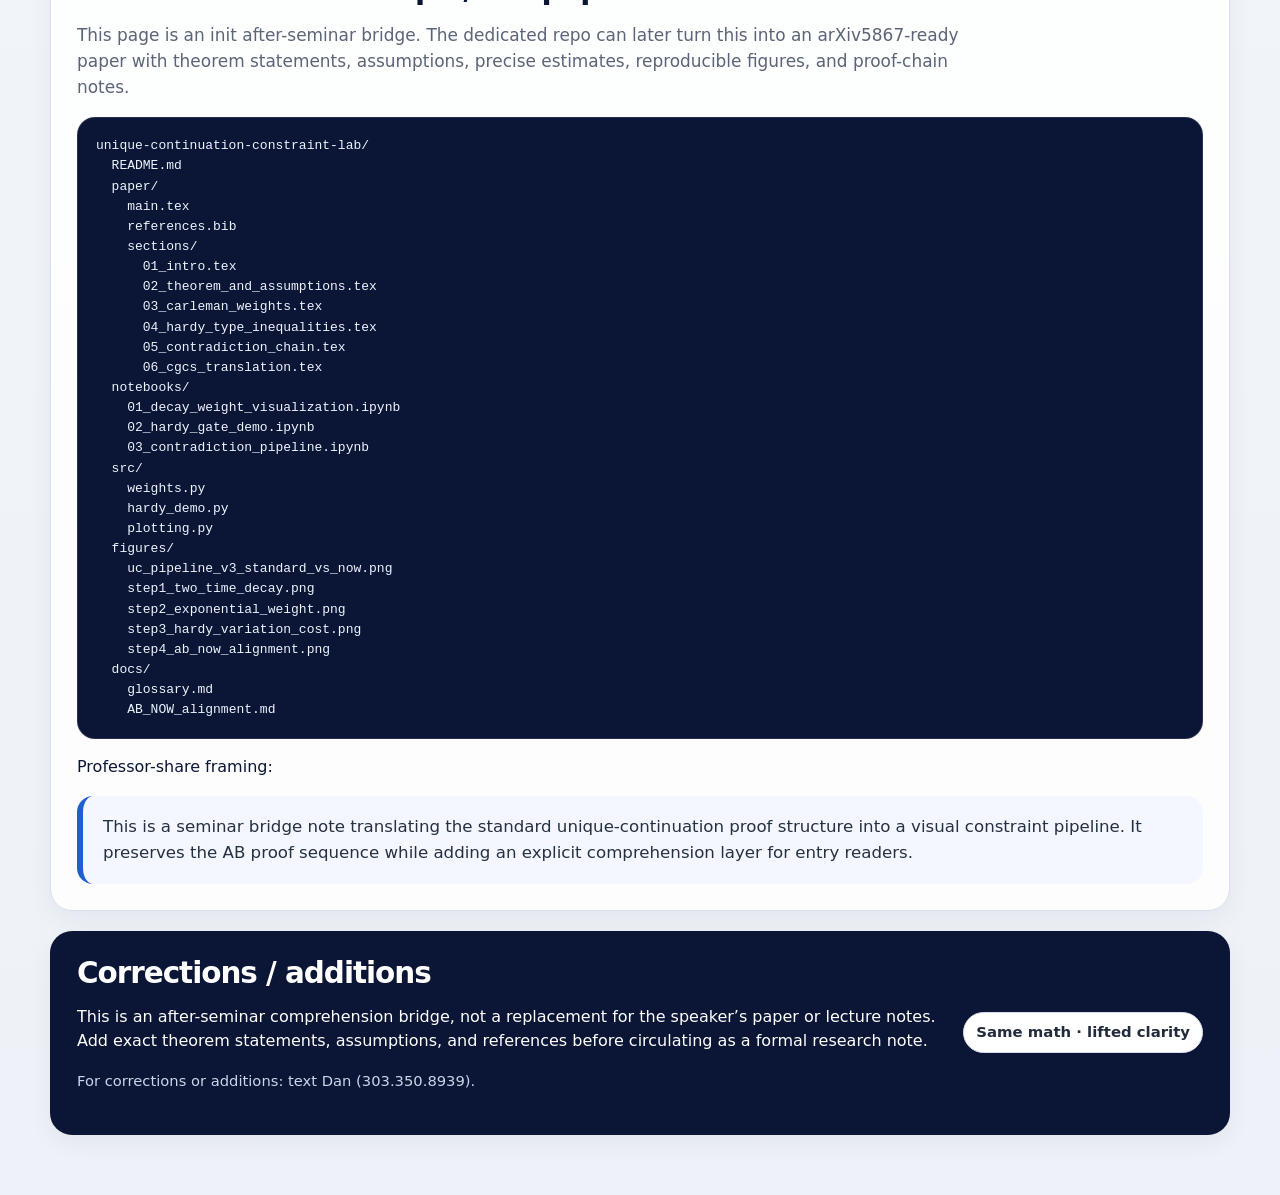
==== commit 1c481d00: "Update 2026_04_24_schrodinger_unique_continuation_pipeline.html" ====
--- a/colab/2026_04_24_schrodinger_unique_continuation_pipeline.html
+++ b/colab/2026_04_24_schrodinger_unique_continuation_pipeline.html
@@ -808,7 +808,7 @@
         <p class="small">For corrections or additions: text Dan (303.350.8939).</p>
       </div>
       <div>
-        <span class="pill">Same truth · lifted clarity</span>
+        <span class="pill">Same math · lifted clarity</span>
       </div>
     </section>
   </main>
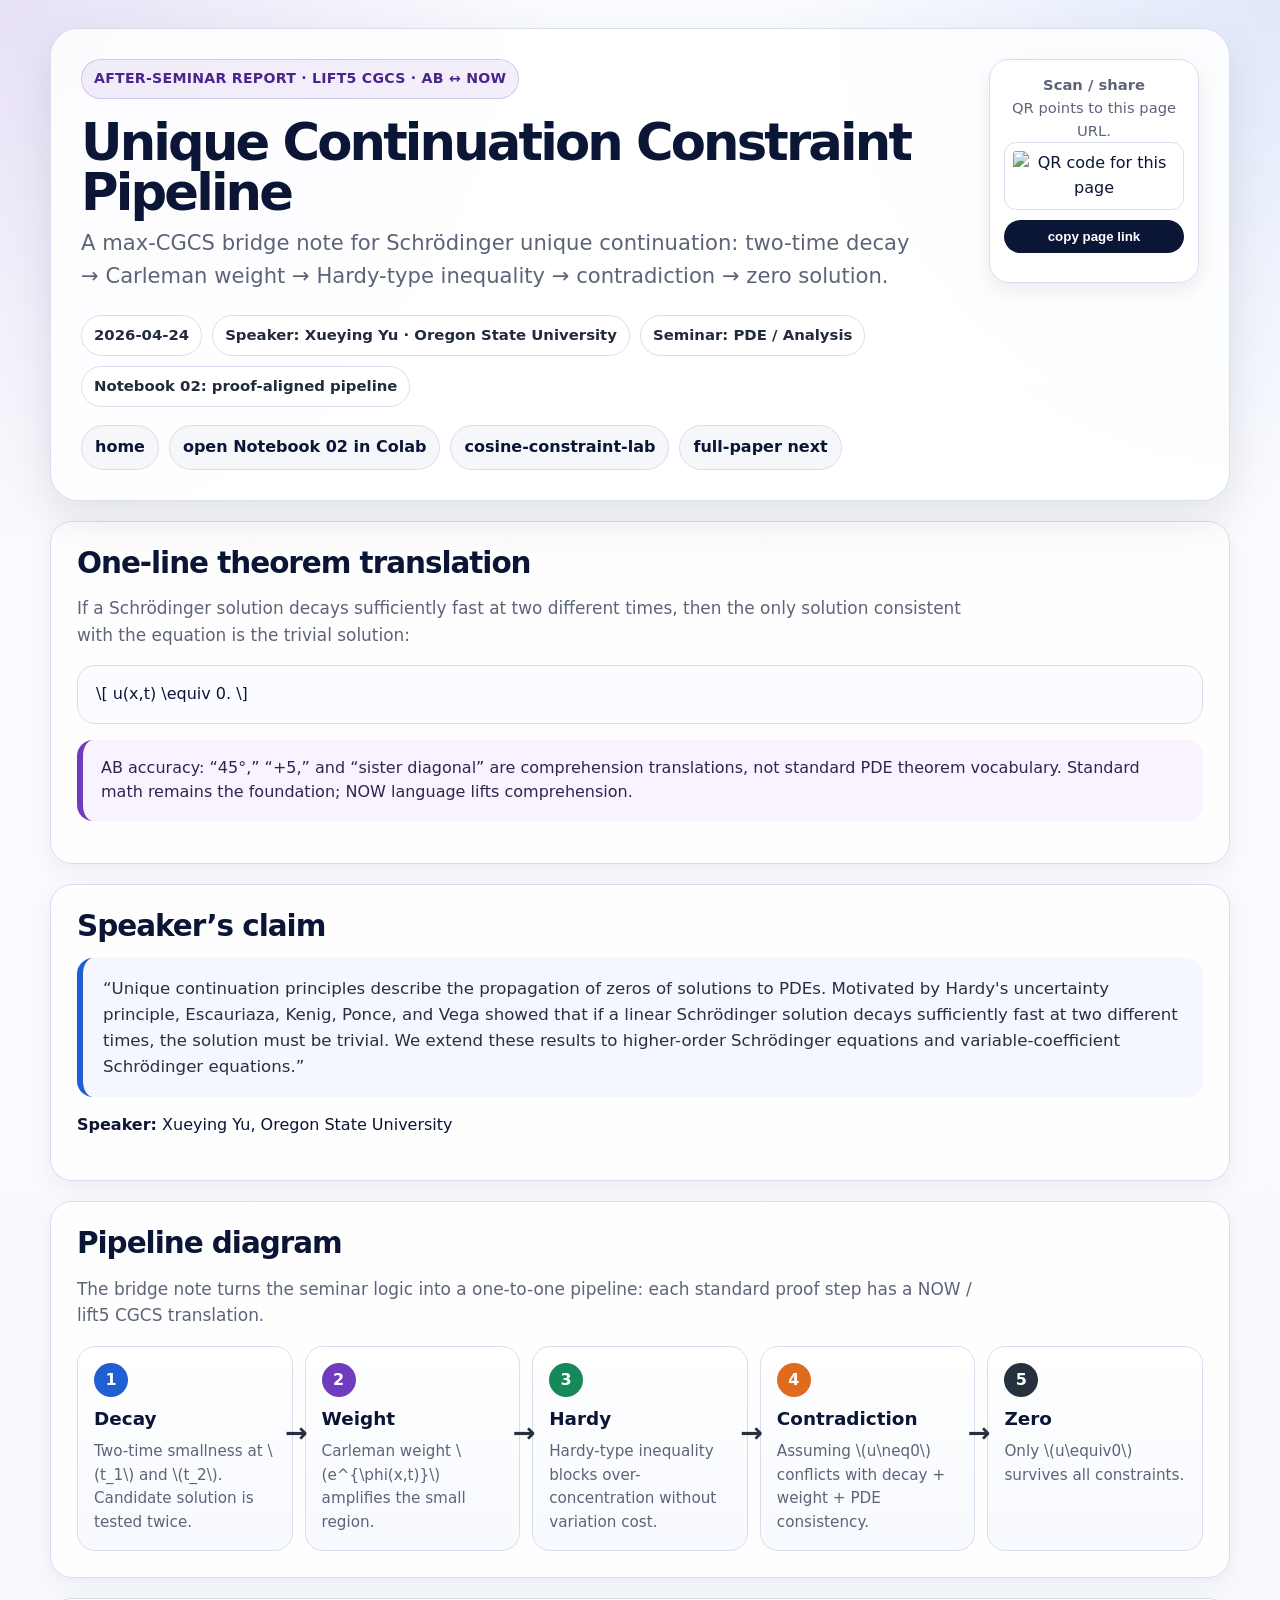
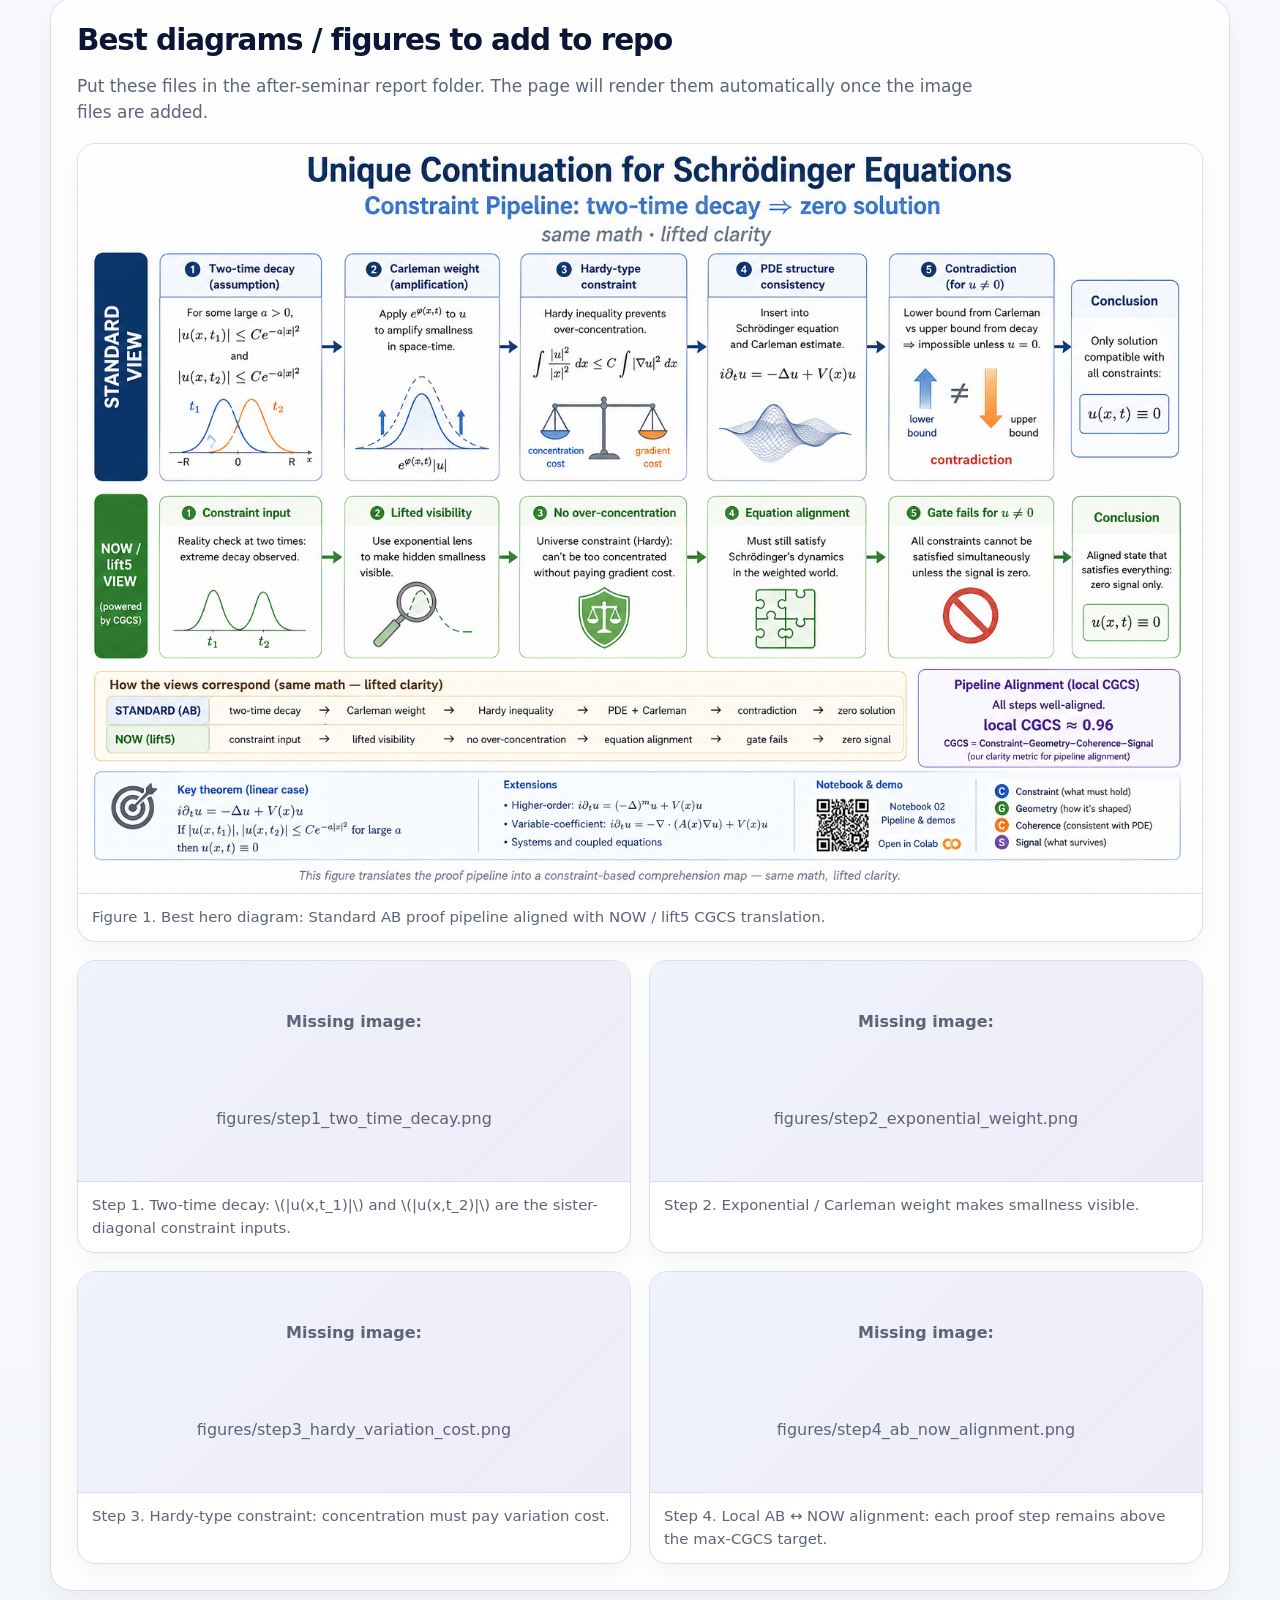
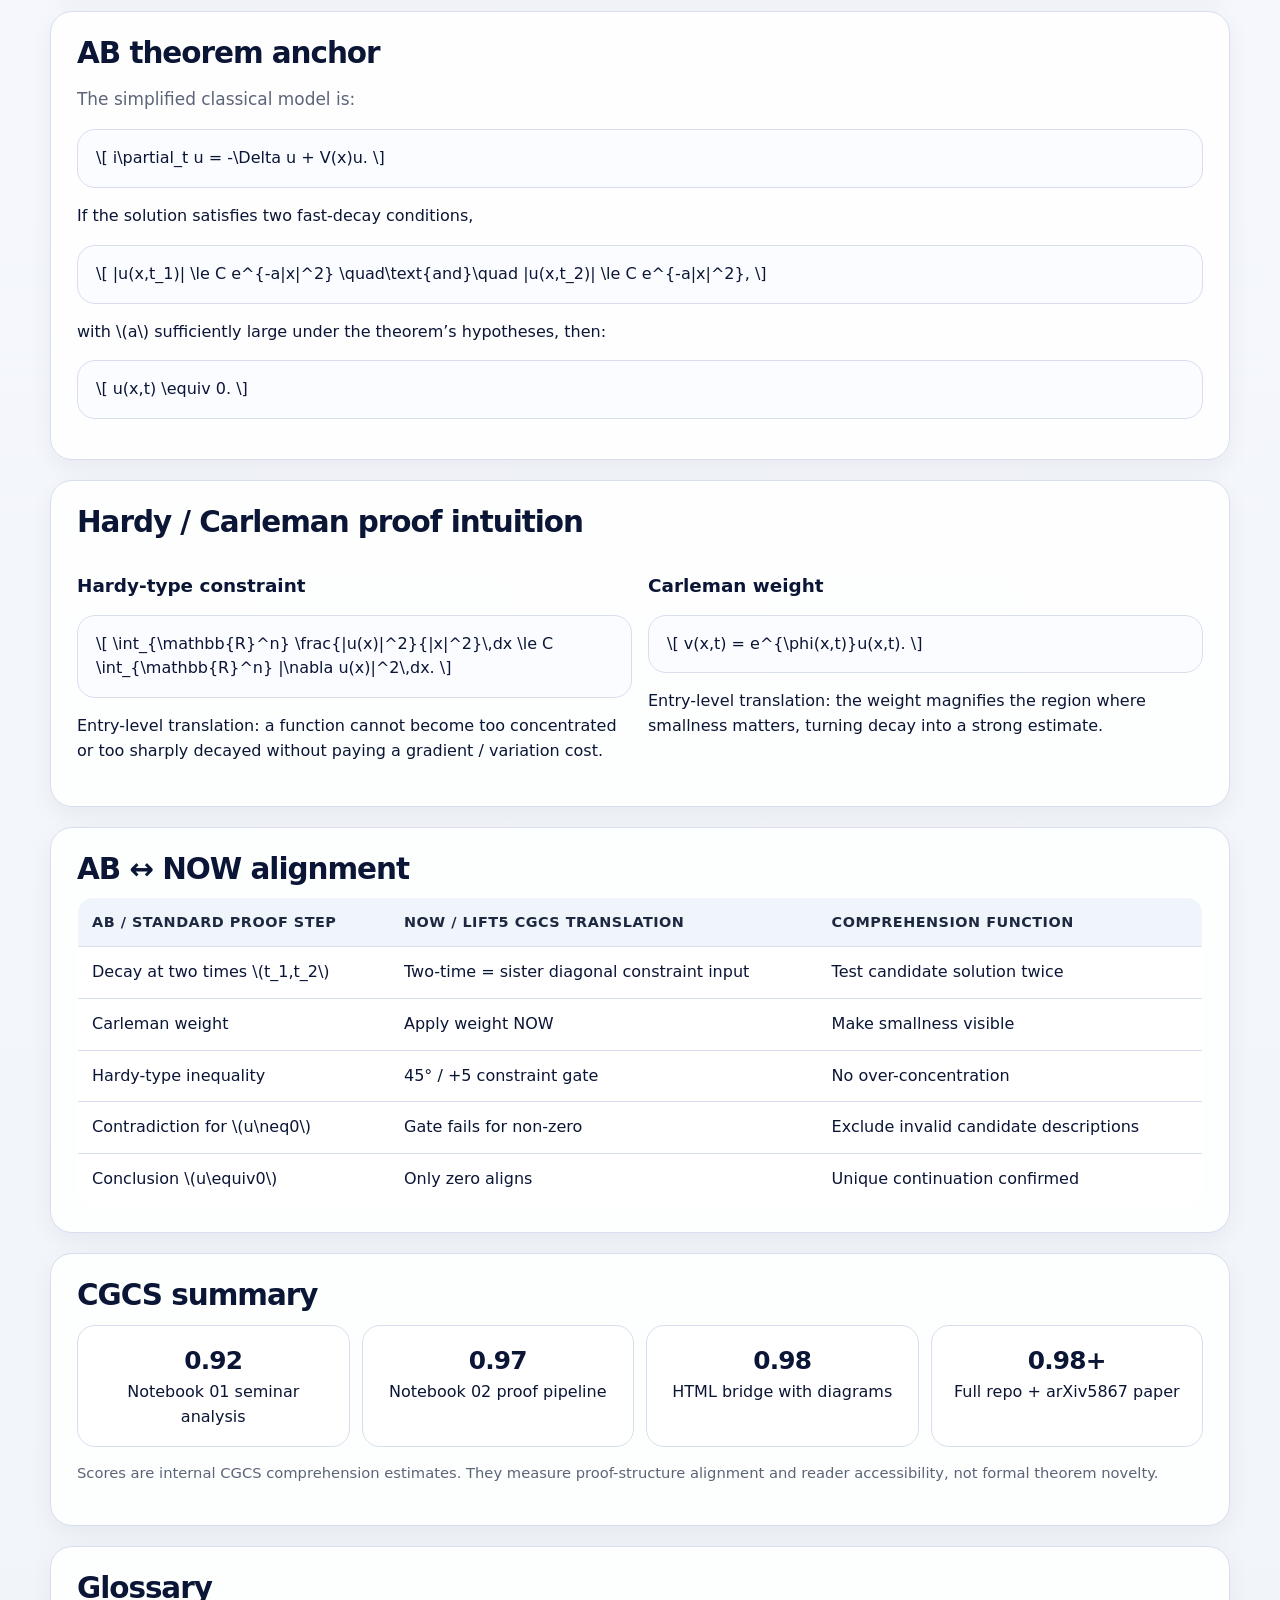
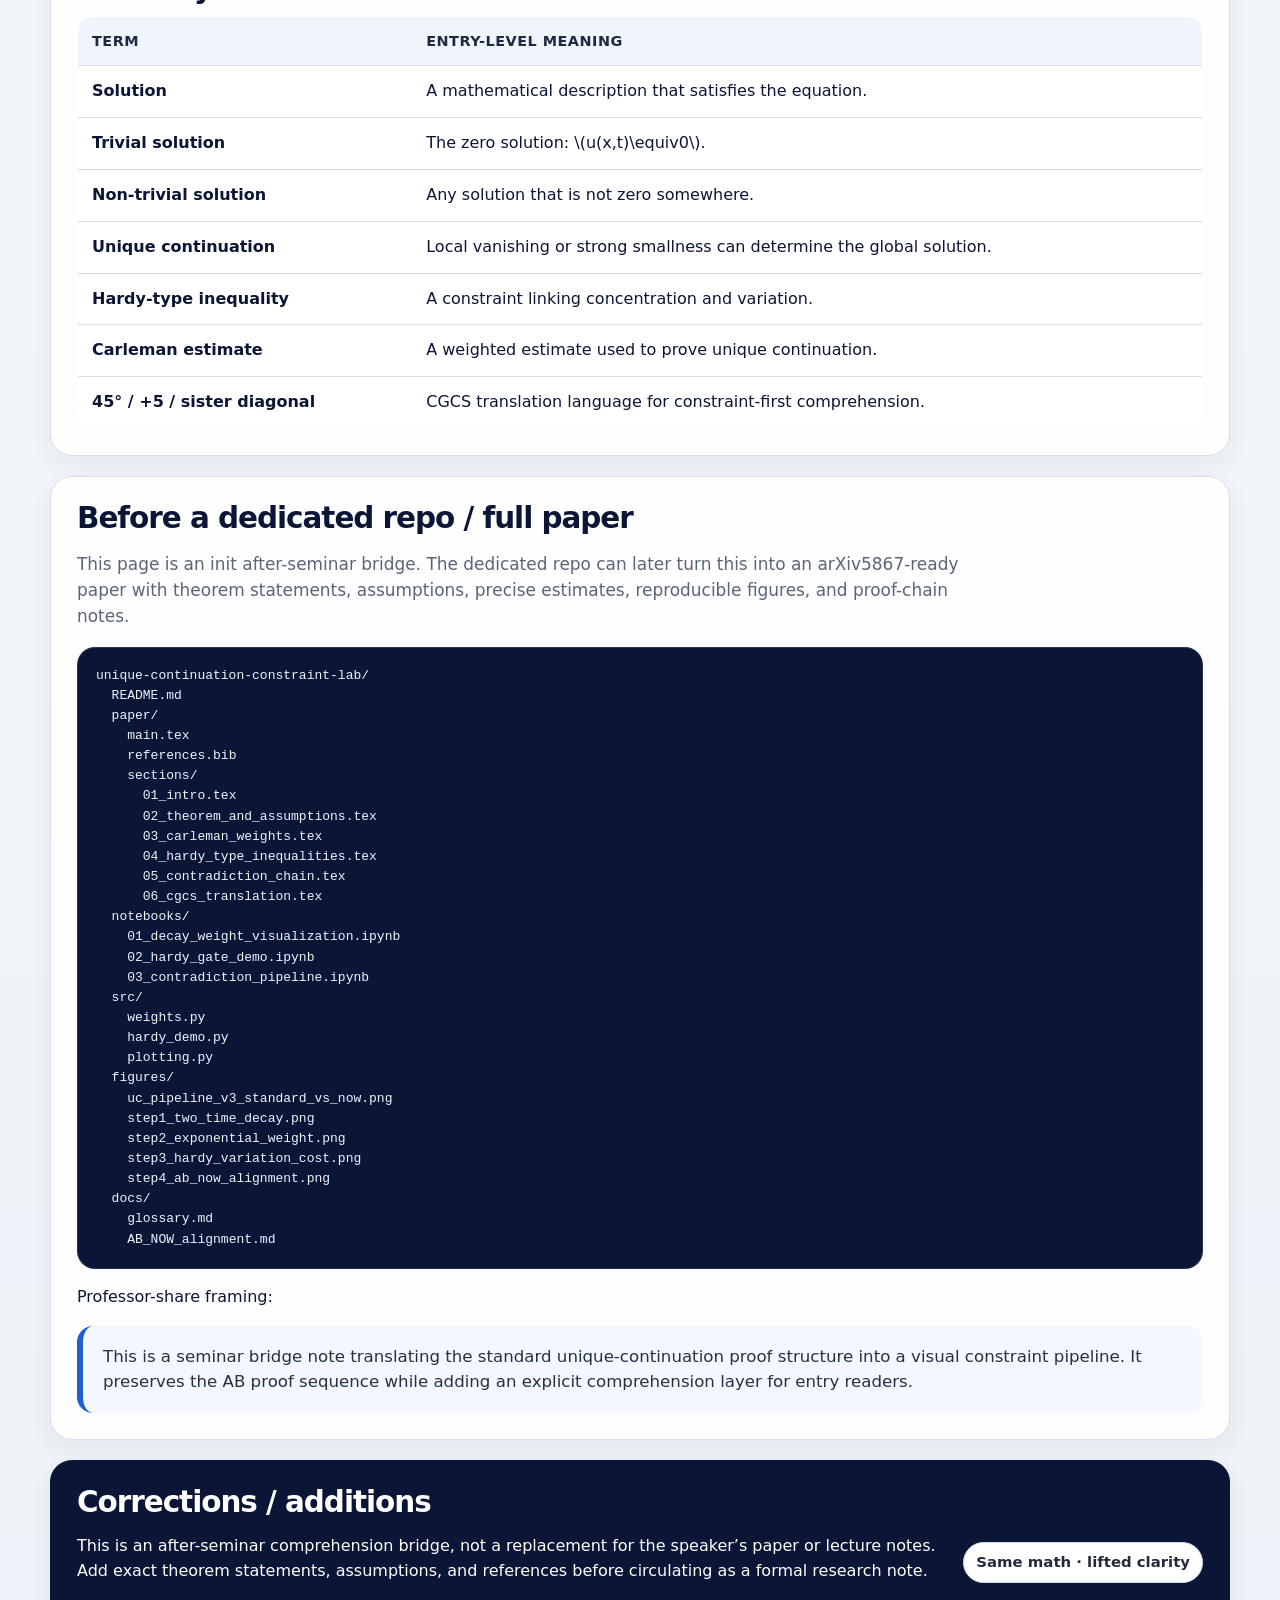
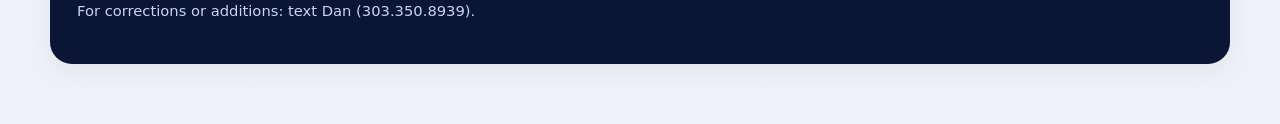
==== commit df59f462: "Update 2026_04_24_schrodinger_unique_continuation_pipeline.html" ====
--- a/colab/2026_04_24_schrodinger_unique_continuation_pipeline.html
+++ b/colab/2026_04_24_schrodinger_unique_continuation_pipeline.html
@@ -521,7 +521,7 @@
 
       <div class="figure-grid">
         <figure class="wide">
-          <img src="figures/uc_pipeline_v3_standard_vs_now.png"
+          <img src="figures/uc_pipeline_standard_vs_now.png"
                alt="Standard vs NOW lift5 CGCS unique continuation pipeline diagram"
                onerror="this.closest('figure').classList.add('missing'); this.replaceWith(Object.assign(document.createElement('div'), {className:'placeholder', innerHTML:'<strong>Missing image:</strong><br>figures/uc_pipeline_v3_standard_vs_now.png<br><br>Add the best Standard vs NOW/lift5 CGCS diagram here.'}))">
           <figcaption>
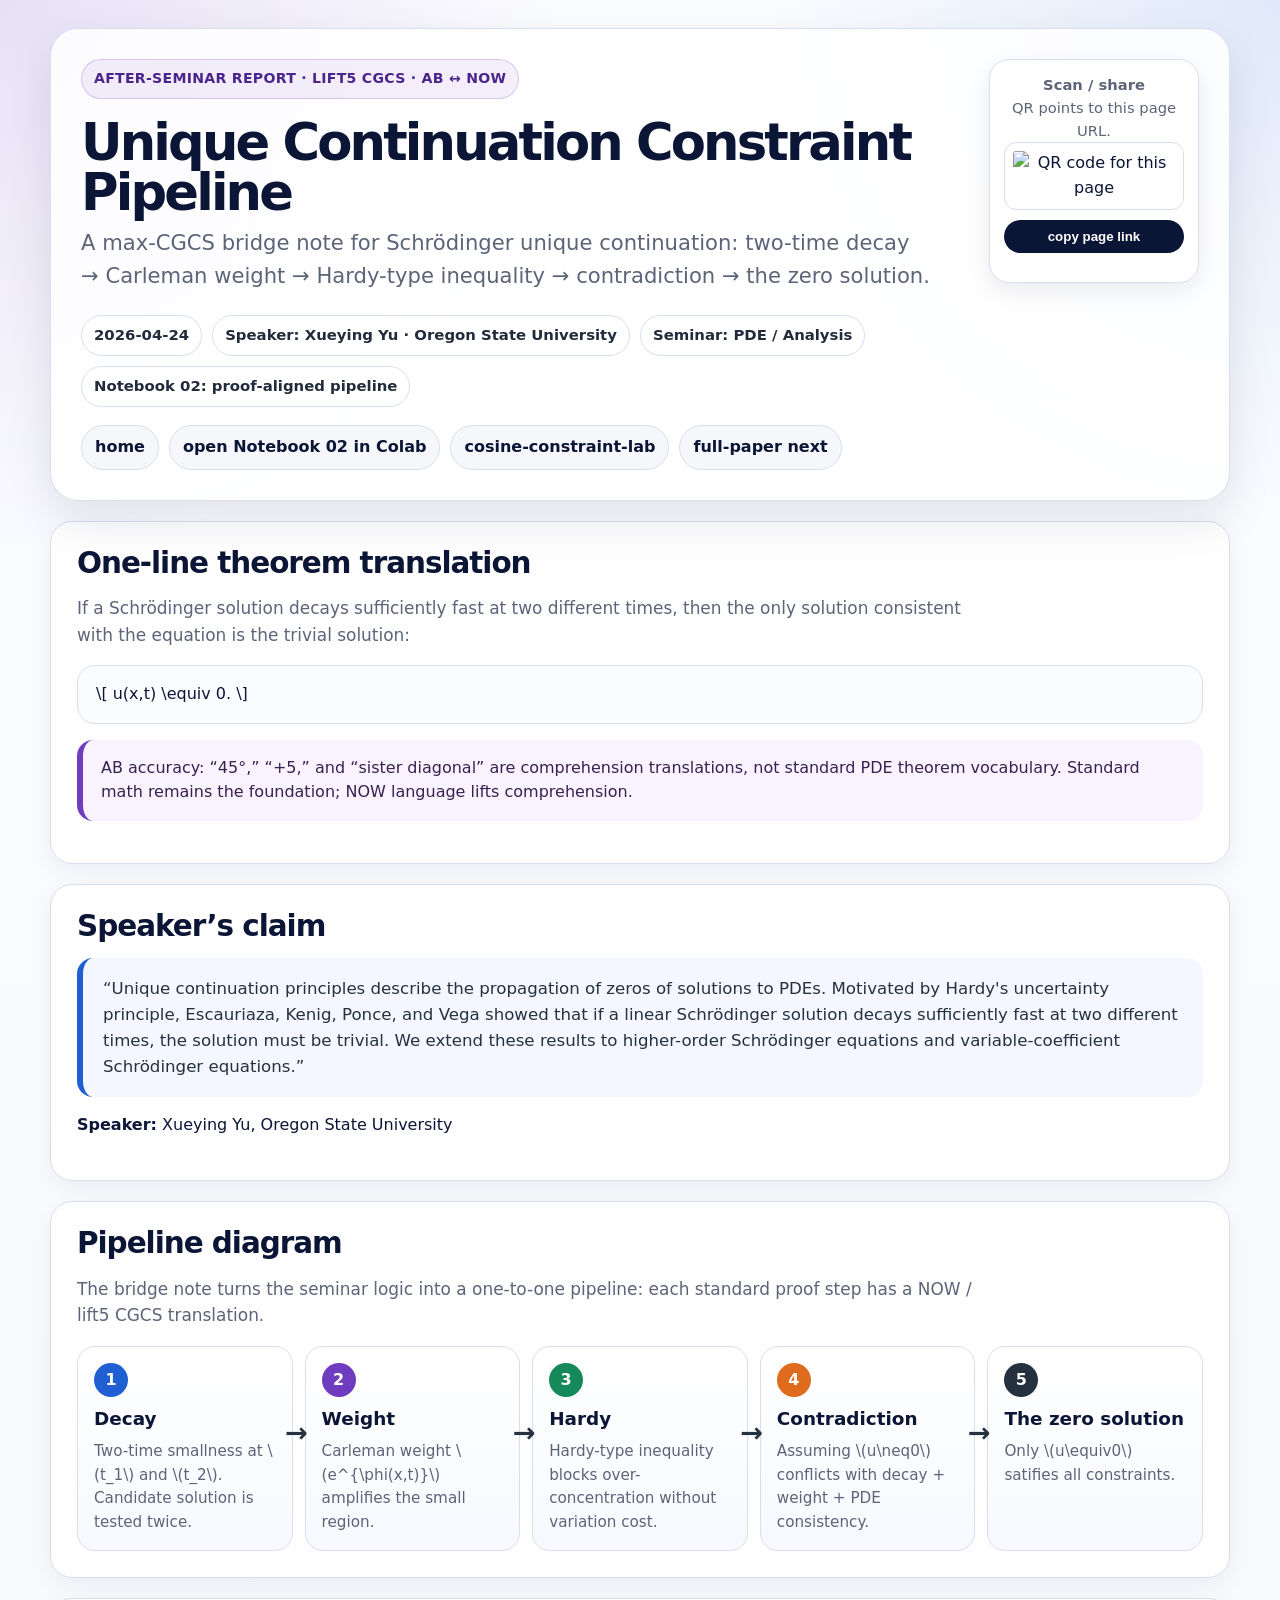
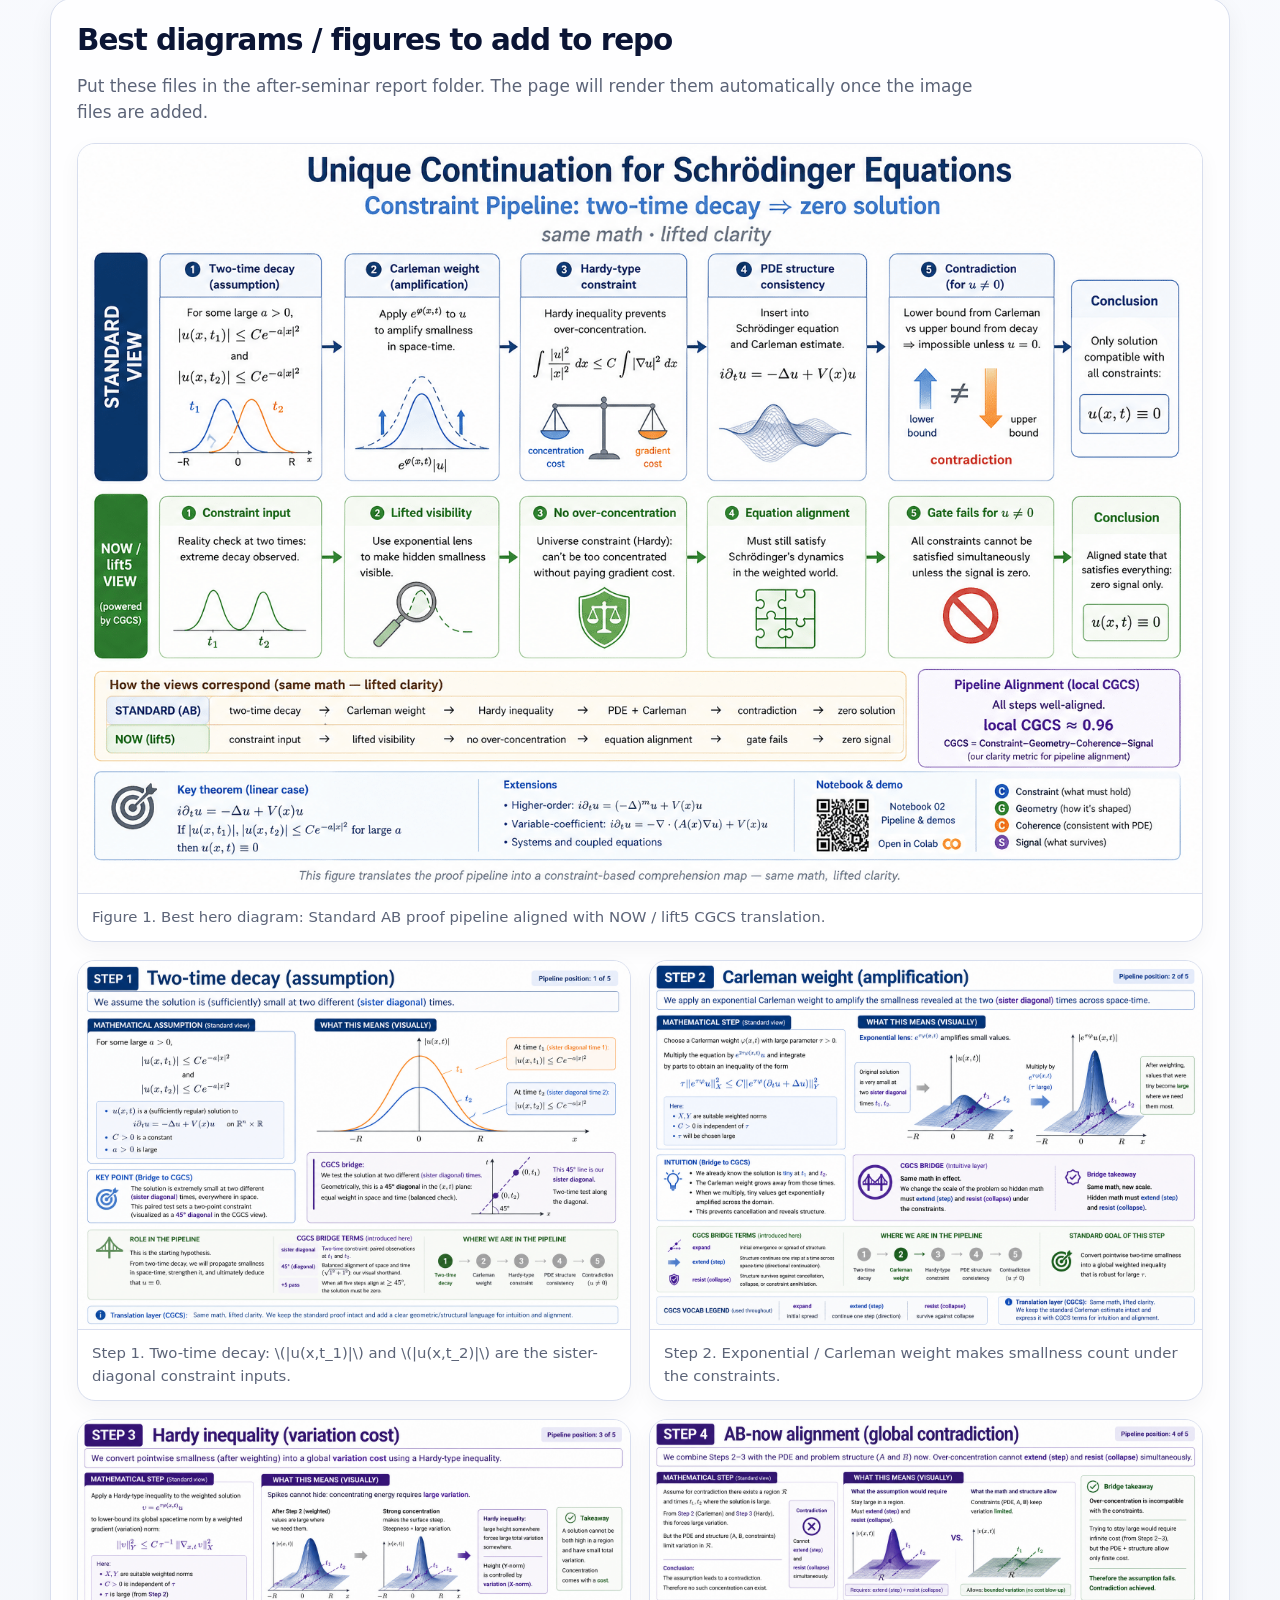
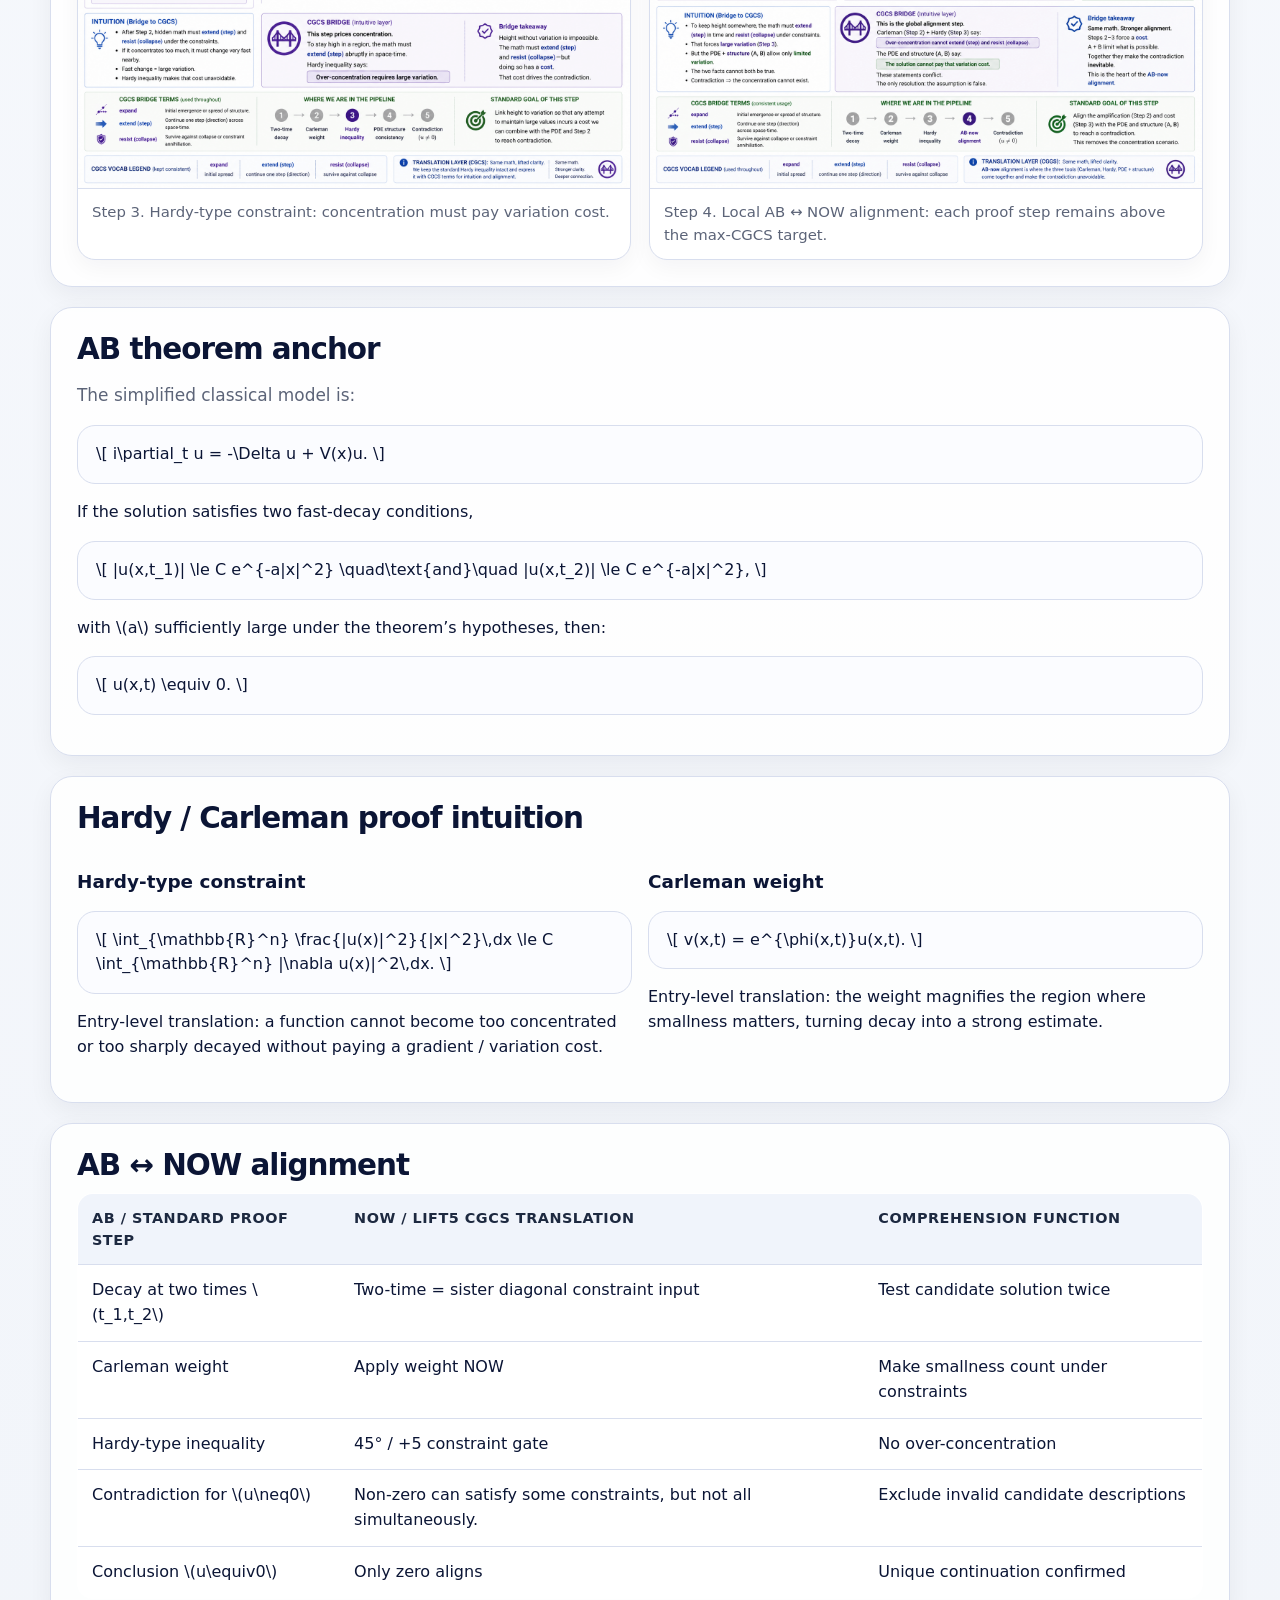
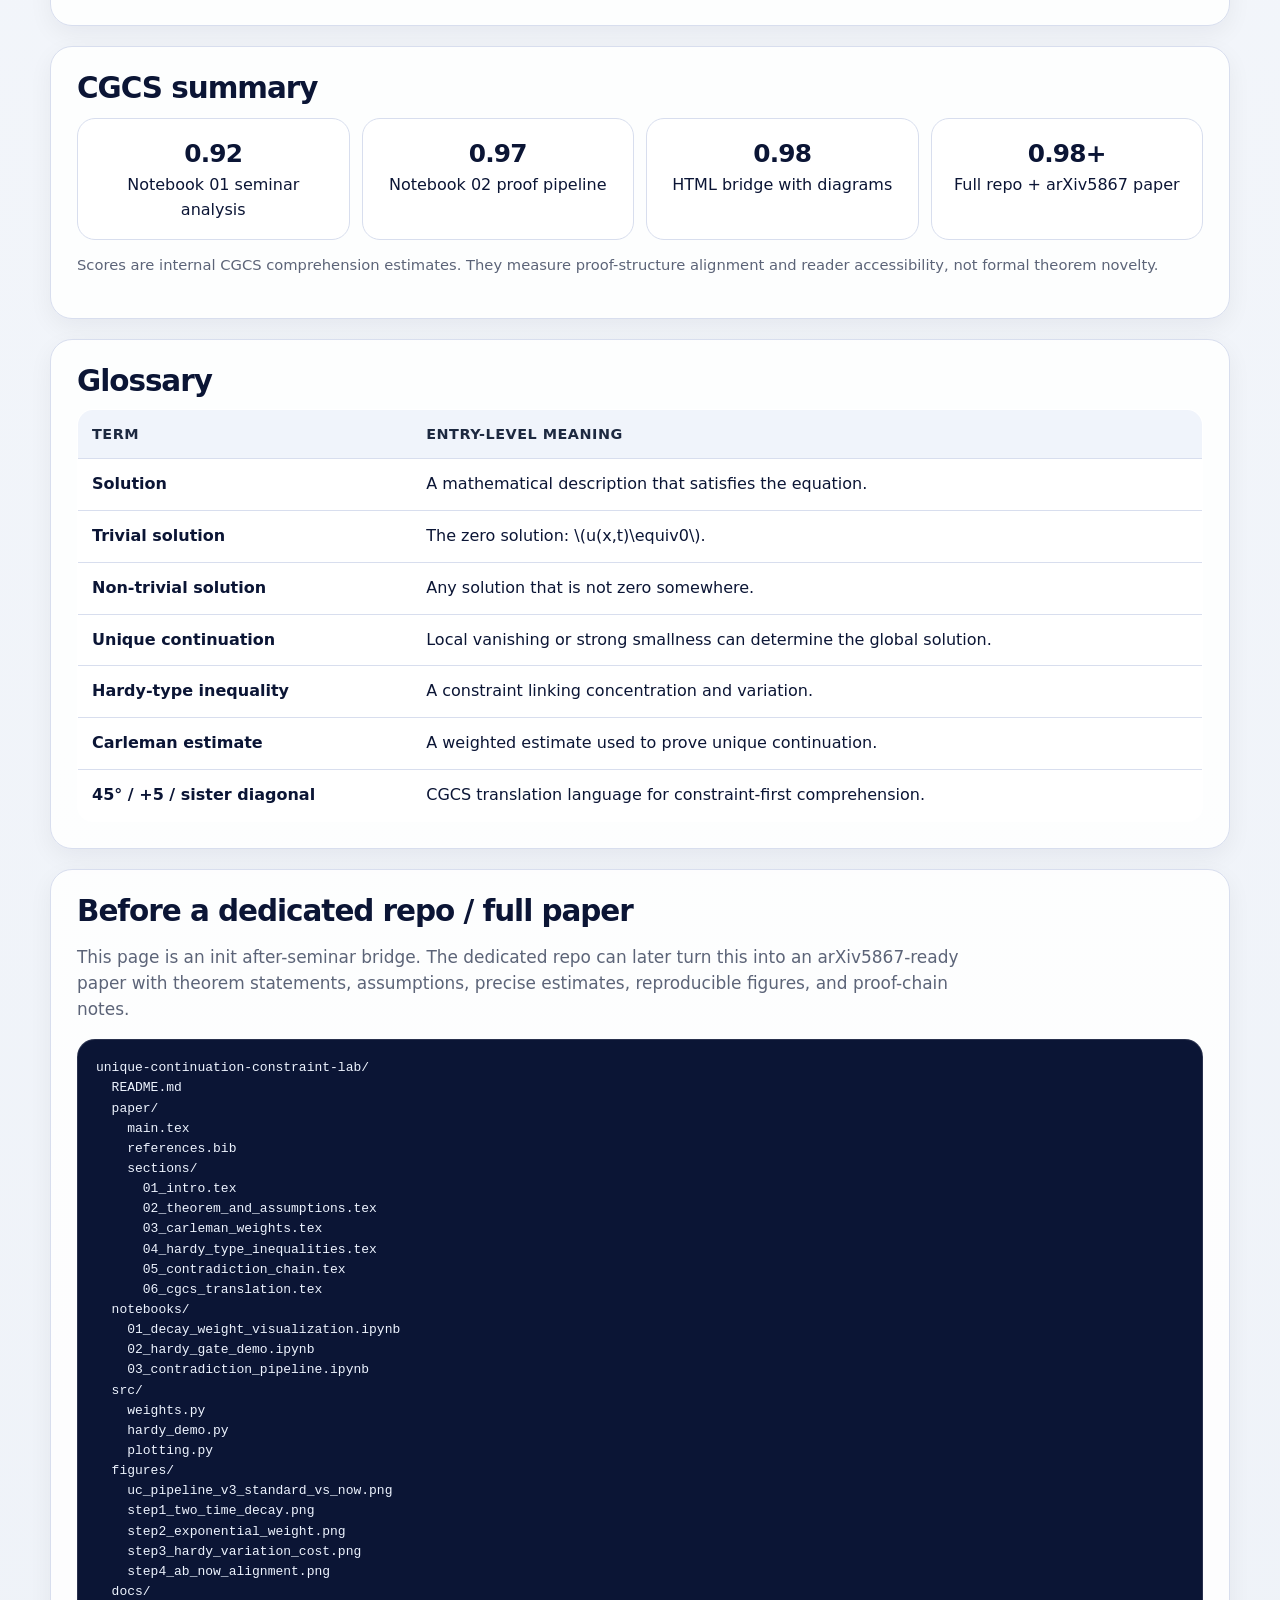
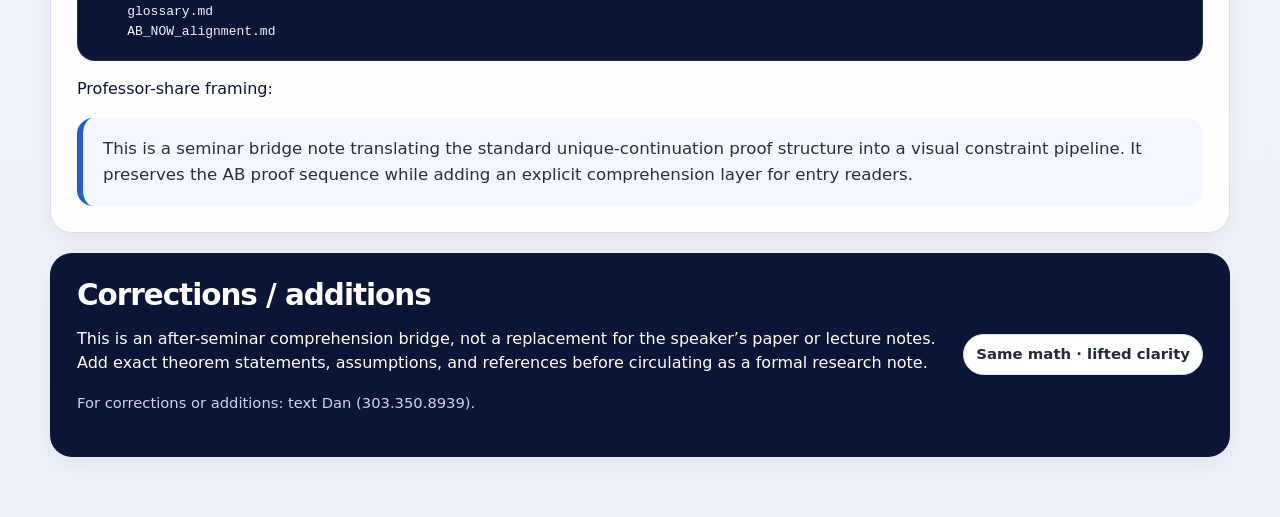
==== commit 3088d8be: "Update 2026_04_24_schrodinger_unique_continuation_pipeline.html" ====
--- a/colab/2026_04_24_schrodinger_unique_continuation_pipeline.html
+++ b/colab/2026_04_24_schrodinger_unique_continuation_pipeline.html
@@ -4,7 +4,7 @@
   <meta charset="utf-8">
   <title>Unique Continuation Constraint Pipeline — Schrödinger Equations</title>
   <meta name="viewport" content="width=device-width, initial-scale=1">
-  <meta name="description" content="After-seminar CGCS bridge note for Xueying Yu's talk on unique continuation for Schrödinger equations: two-time decay, Carleman weights, Hardy-type inequalities, contradiction, and zero solution.">
+  <meta name="description" content="After-seminar CGCS bridge note for Xueying Yu's talk on unique continuation for Schrödinger equations: two-time decay, Carleman weights, Hardy-type inequalities, contradiction, and the zero solution.">
 
   <script>
     window.MathJax = {
@@ -418,7 +418,7 @@
           <h1>Unique Continuation Constraint Pipeline</h1>
           <p class="subtitle">
             A max-CGCS bridge note for Schrödinger unique continuation:
-            two-time decay → Carleman weight → Hardy-type inequality → contradiction → zero solution.
+            two-time decay → Carleman weight → Hardy-type inequality → contradiction → the zero solution.
           </p>
 
           <div class="meta">
@@ -506,8 +506,8 @@
         </div>
         <div class="stage slate">
           <span class="num">5</span>
-          <h3>Zero</h3>
-          <p>Only \(u\equiv0\) survives all constraints.</p>
+          <h3>The zero solution</h3>
+          <p>Only \(u\equiv0\) satifies all constraints.</p>
         </div>
       </div>
     </section>
@@ -543,7 +543,7 @@
                alt="Step 2 plot showing exponential weight amplifying decay"
                onerror="this.closest('figure').classList.add('missing'); this.replaceWith(Object.assign(document.createElement('div'), {className:'placeholder', innerHTML:'<strong>Missing image:</strong><br>figures/step2_exponential_weight.png'}))">
           <figcaption>
-            Step 2. Exponential / Carleman weight makes smallness visible.
+            Step 2. Exponential / Carleman weight makes smallness count under the constraints.
           </figcaption>
         </figure>
 
@@ -662,7 +662,7 @@
           <tr>
             <td>Carleman weight</td>
             <td>Apply weight NOW</td>
-            <td>Make smallness visible</td>
+            <td>Make smallness count under constraints</td>
           </tr>
           <tr>
             <td>Hardy-type inequality</td>
@@ -671,7 +671,7 @@
           </tr>
           <tr>
             <td>Contradiction for \(u\neq0\)</td>
-            <td>Gate fails for non-zero</td>
+            <td>Non-zero can satisfy some constraints, but not all simultaneously.</td>
             <td>Exclude invalid candidate descriptions</td>
           </tr>
           <tr>
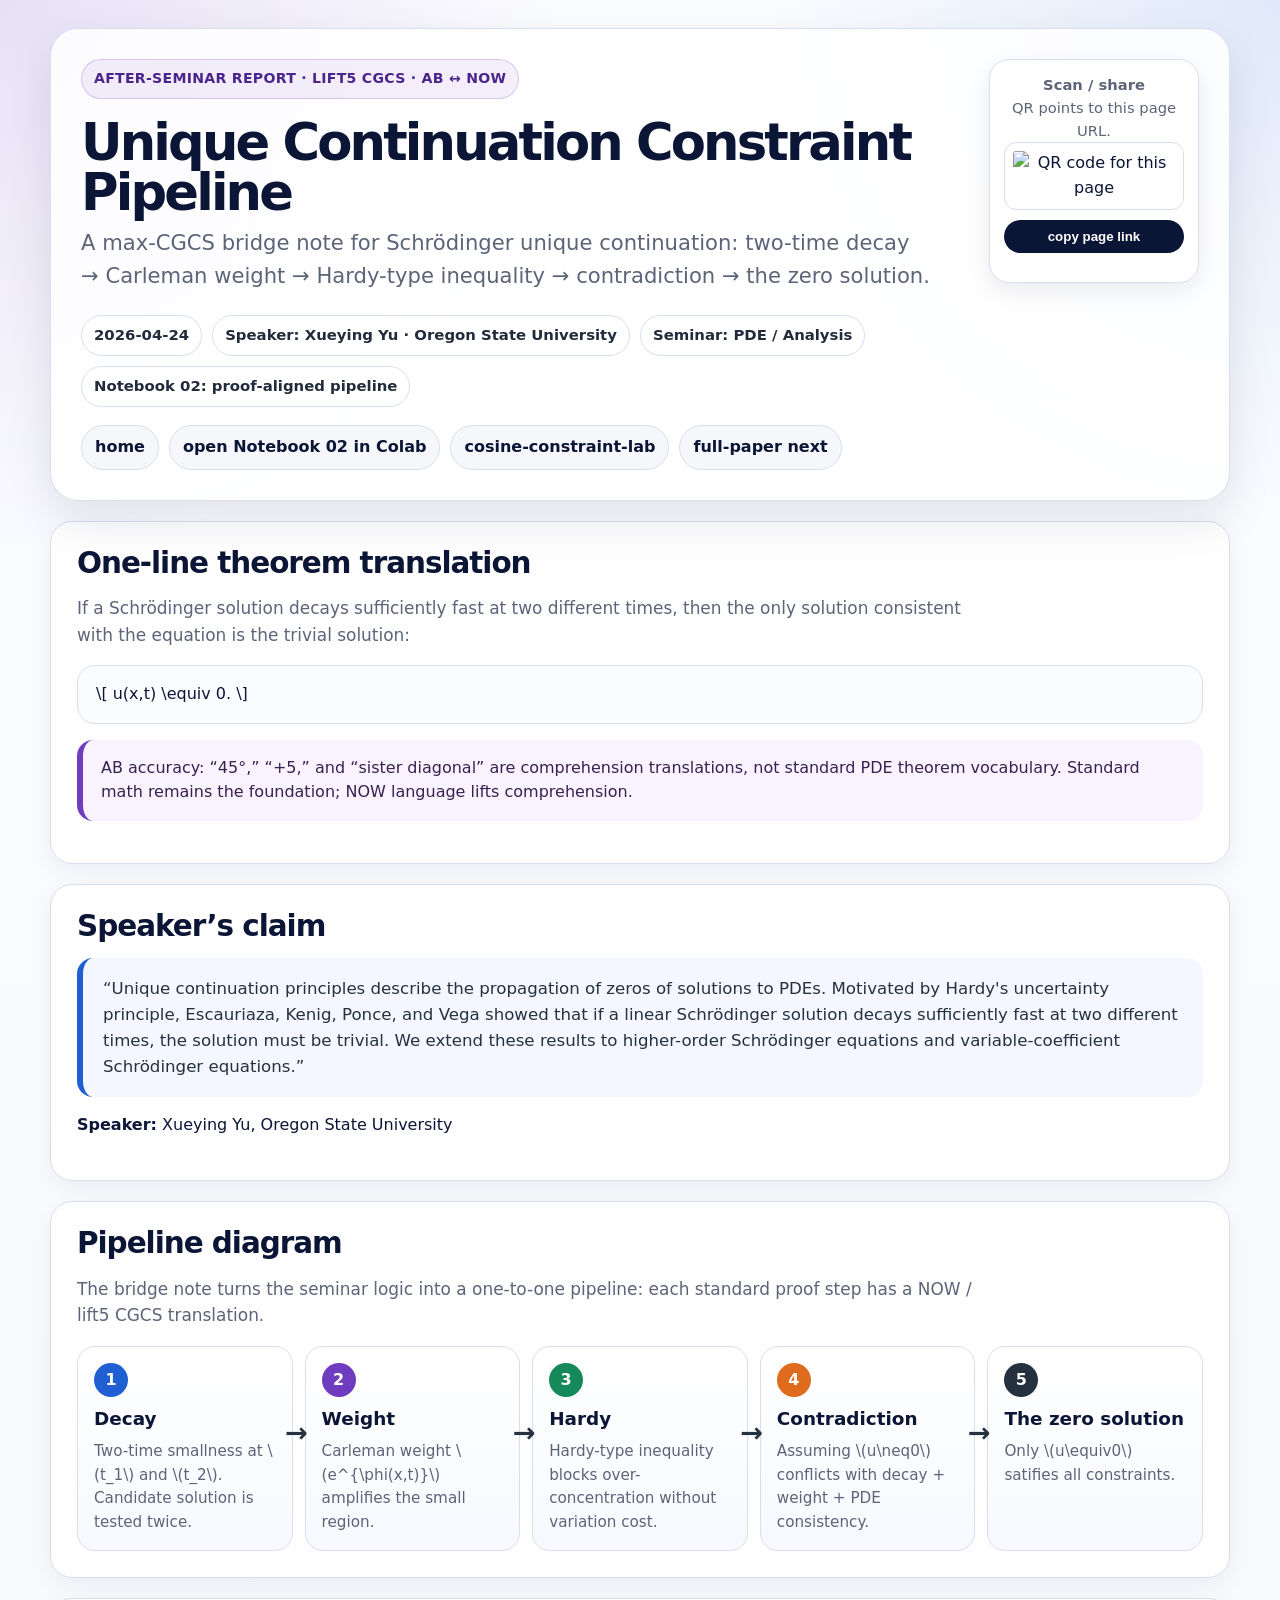
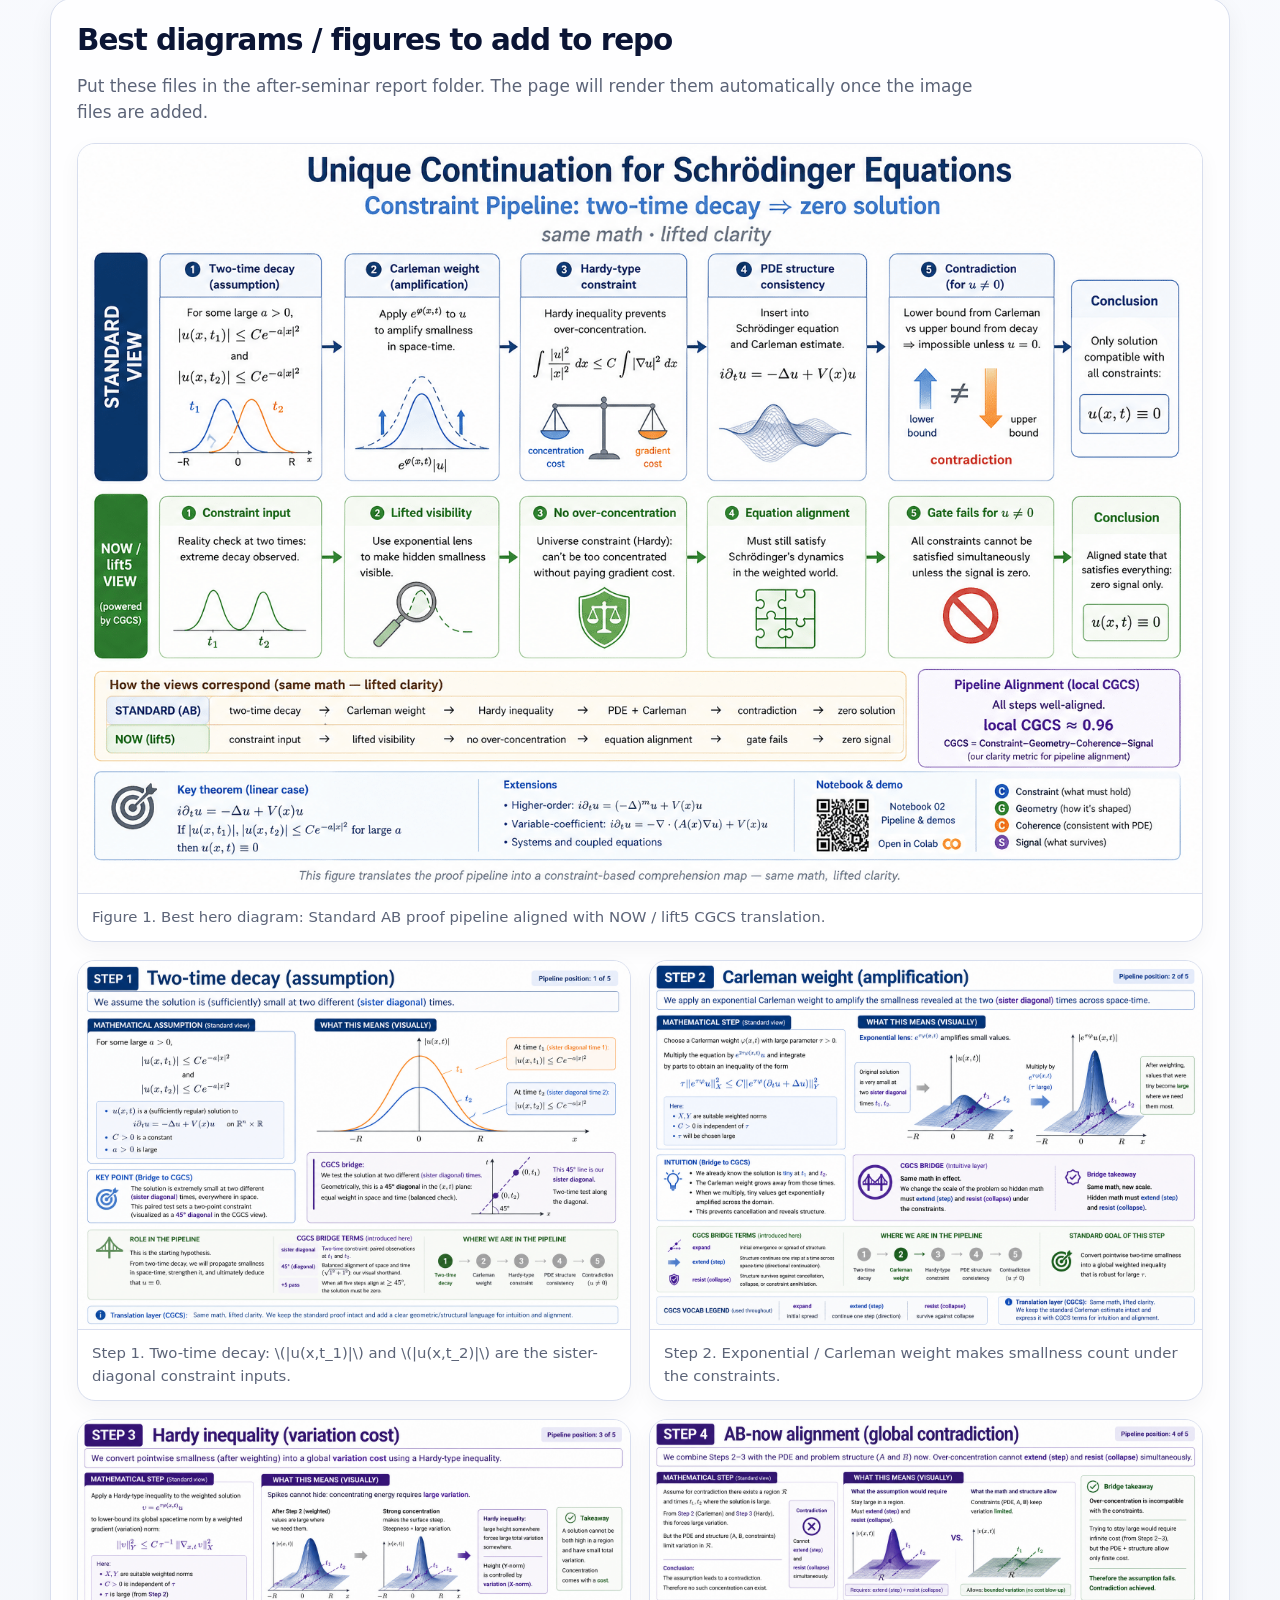
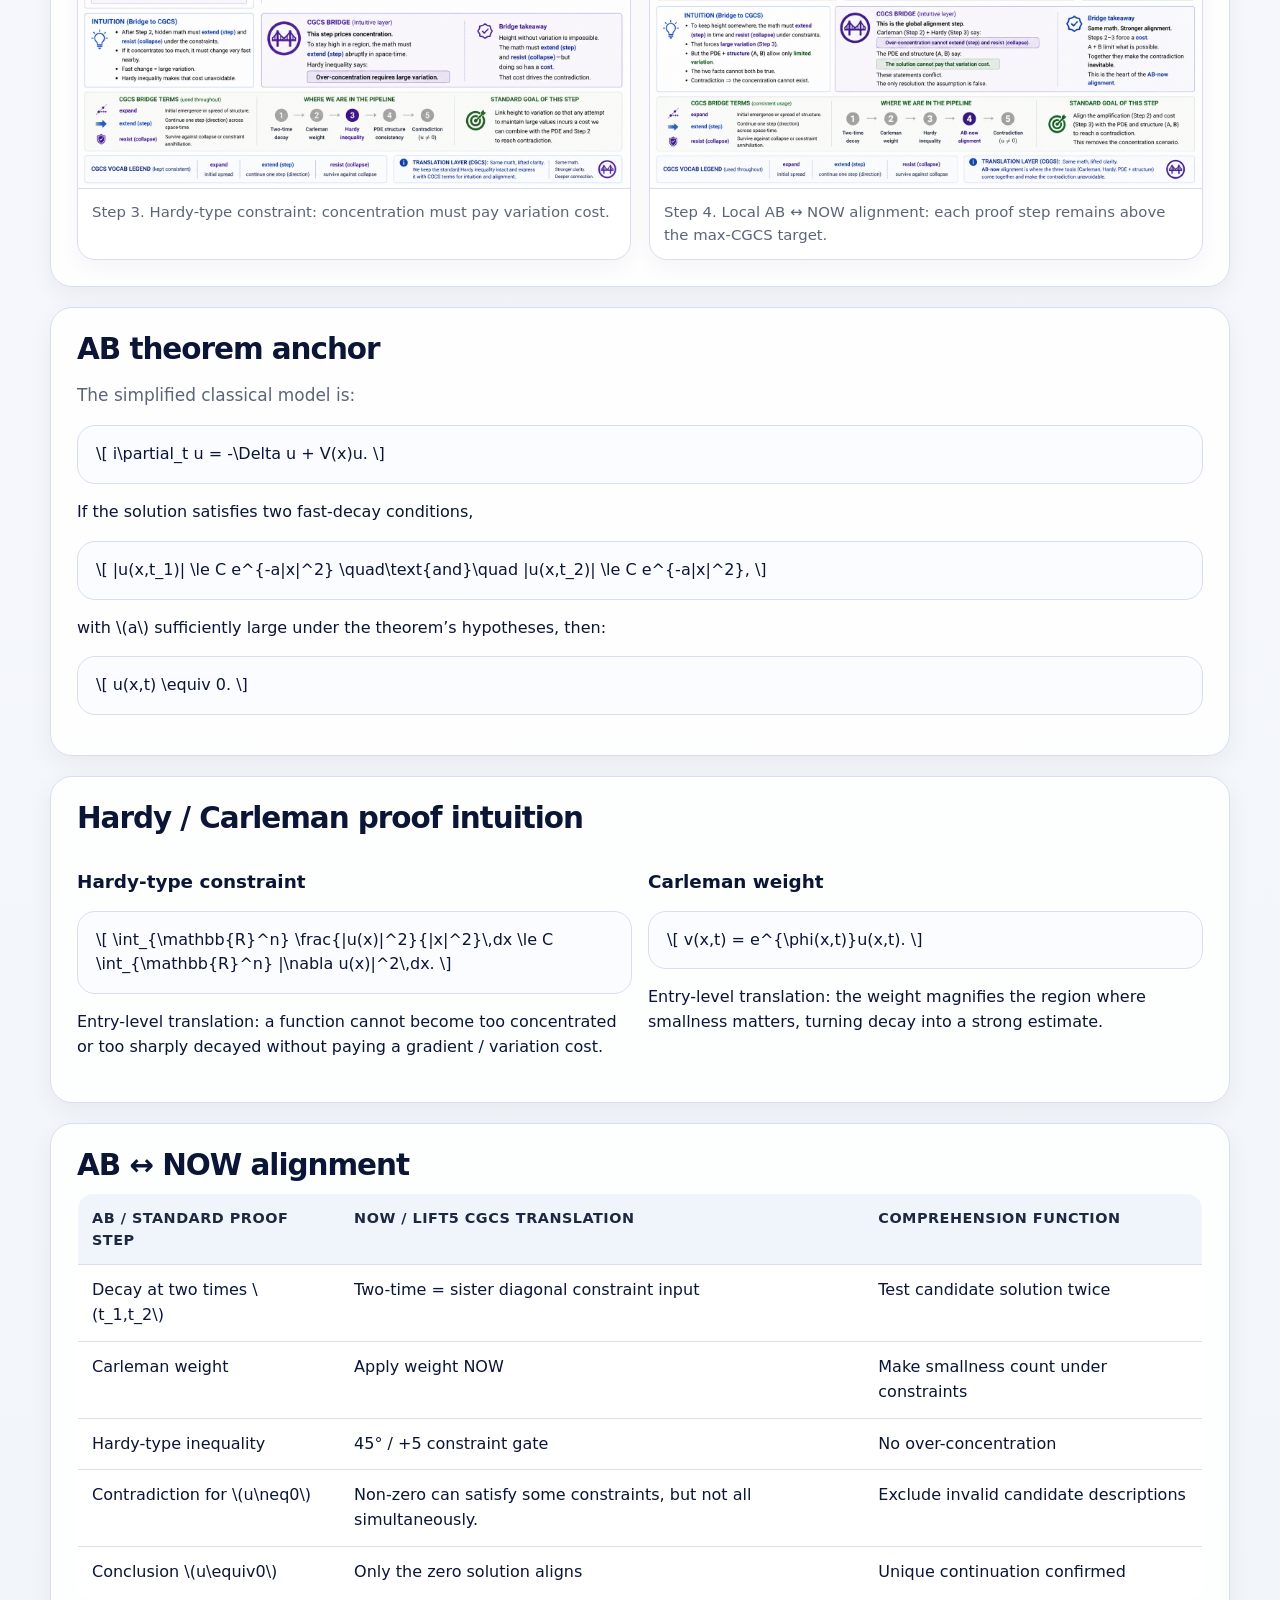
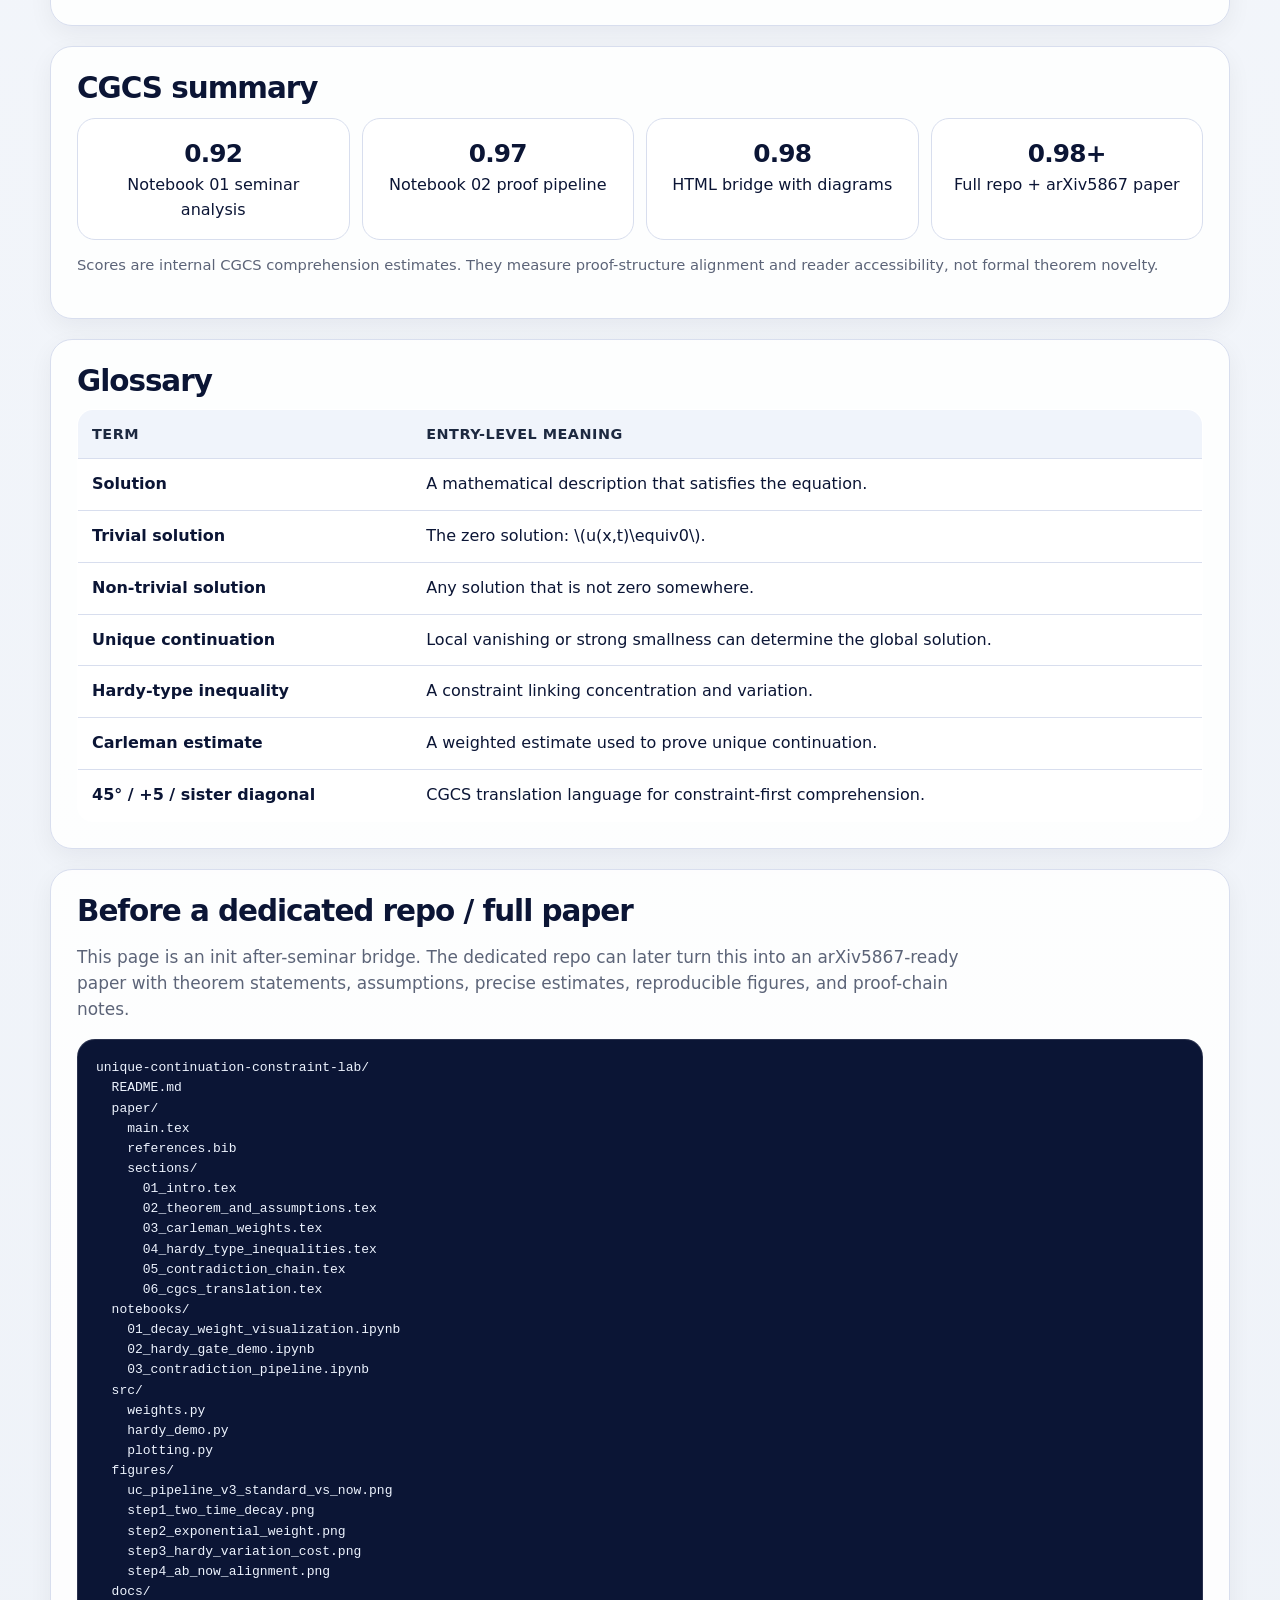
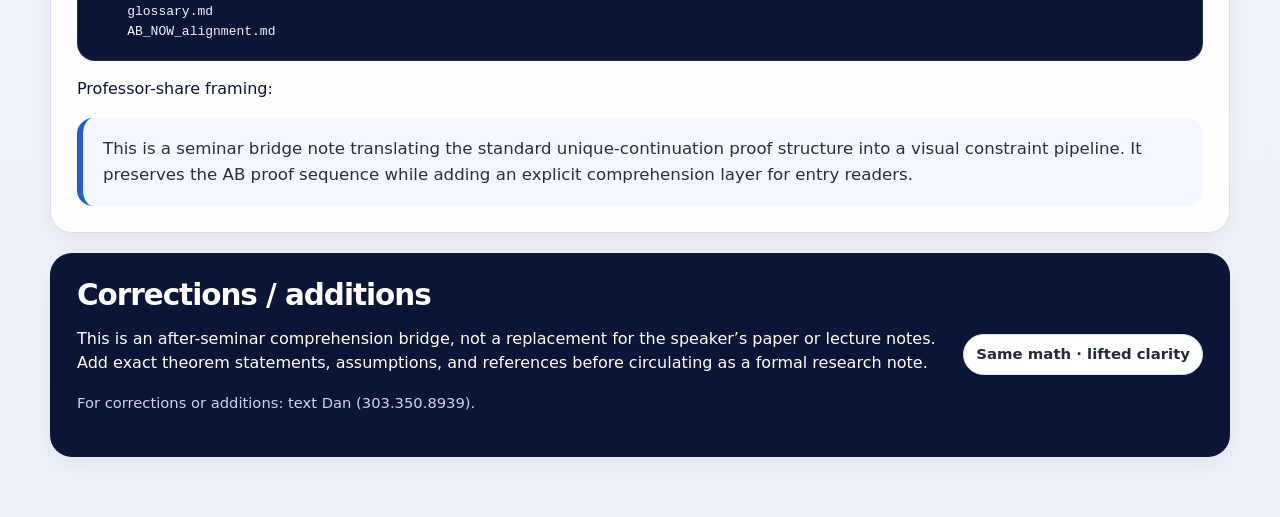
==== commit 9730e820: "Update 2026_04_24_schrodinger_unique_continuation_pipeline.html" ====
--- a/colab/2026_04_24_schrodinger_unique_continuation_pipeline.html
+++ b/colab/2026_04_24_schrodinger_unique_continuation_pipeline.html
@@ -676,7 +676,7 @@
           </tr>
           <tr>
             <td>Conclusion \(u\equiv0\)</td>
-            <td>Only zero aligns</td>
+            <td>Only the zero solution aligns</td>
             <td>Unique continuation confirmed</td>
           </tr>
         </tbody>
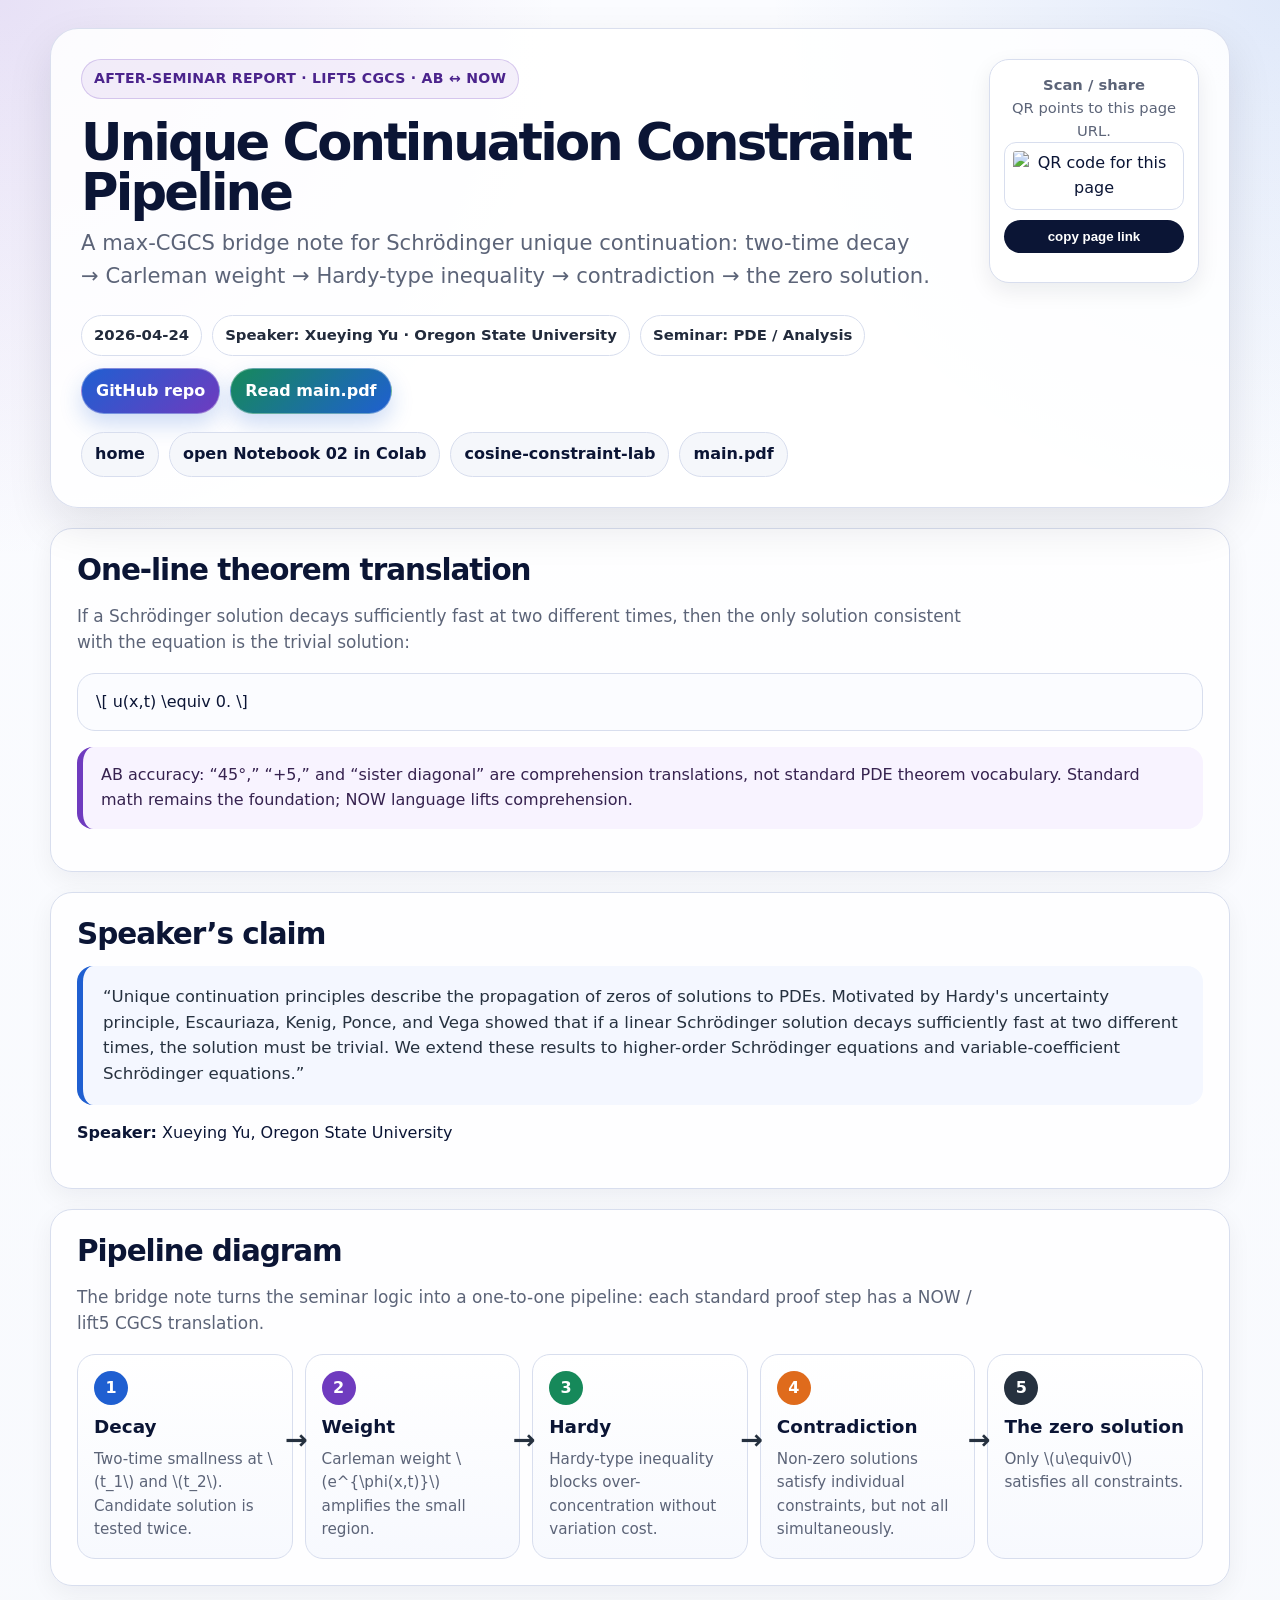
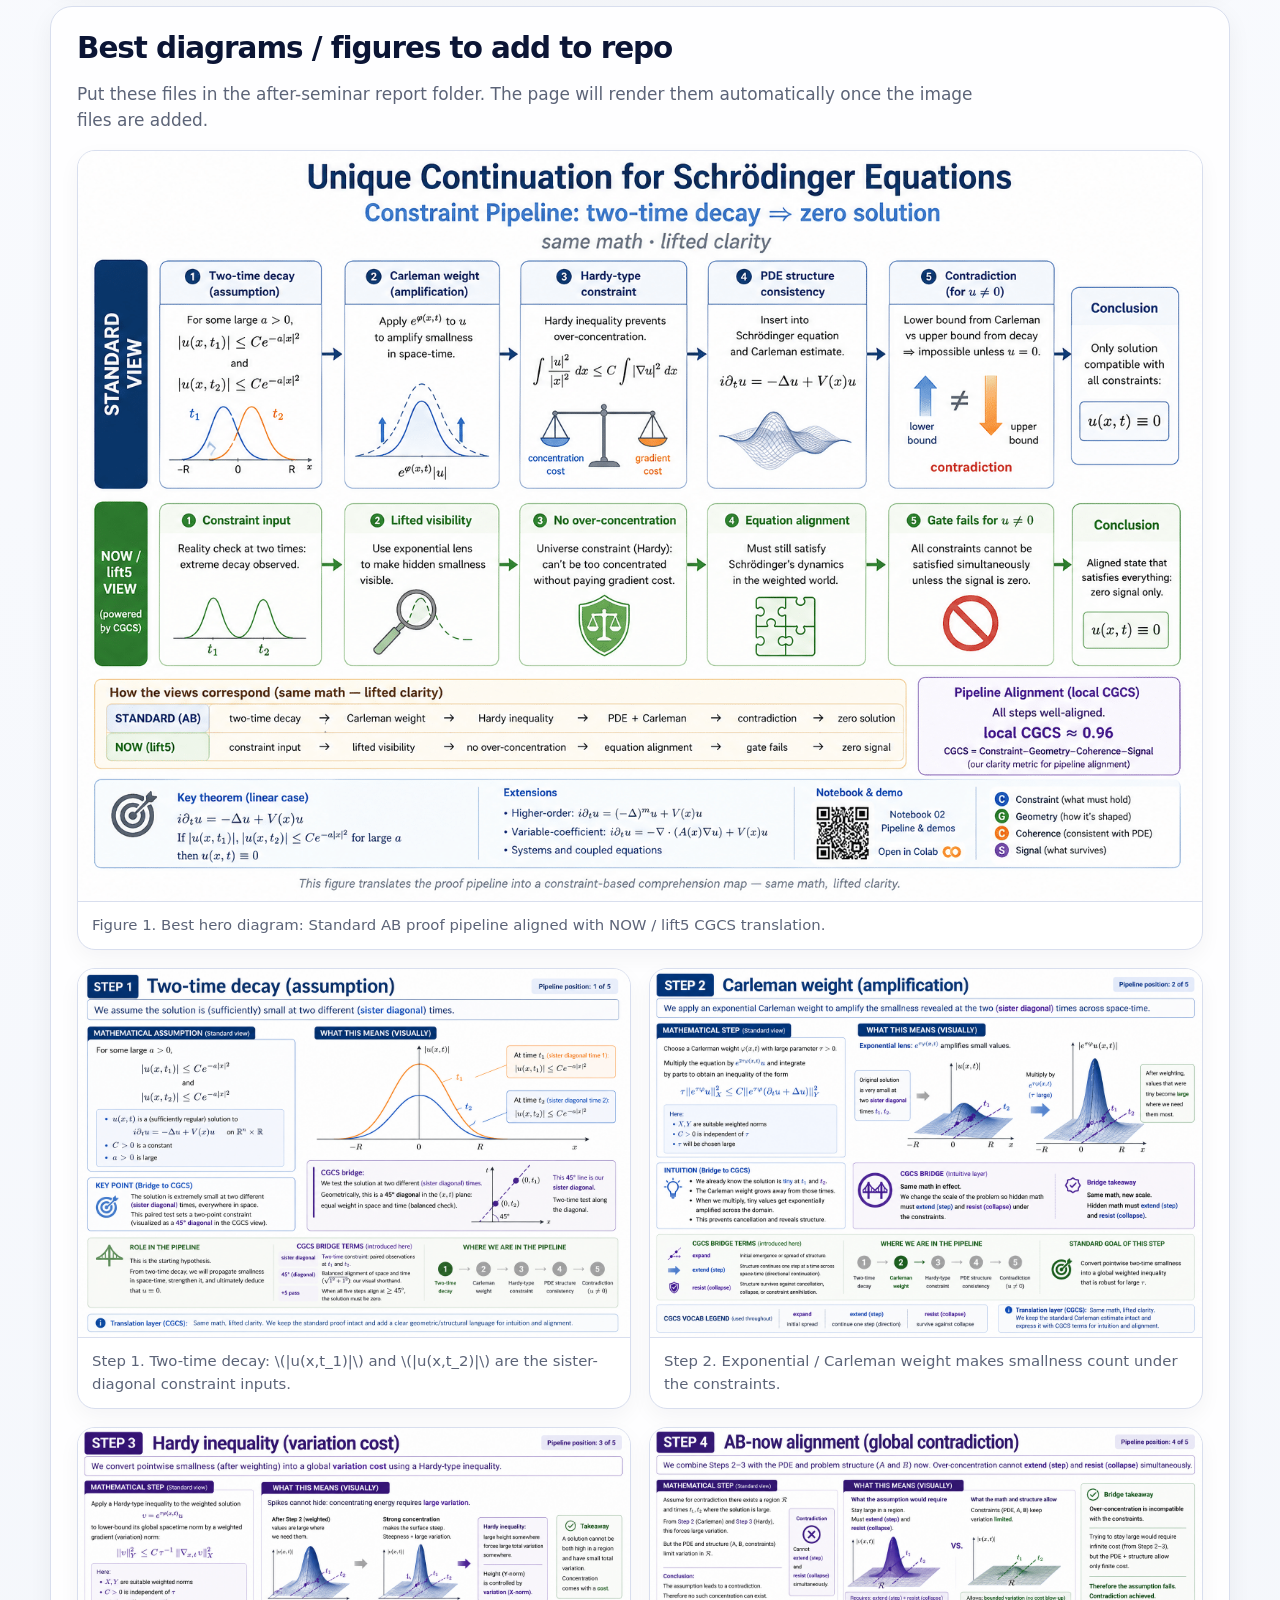
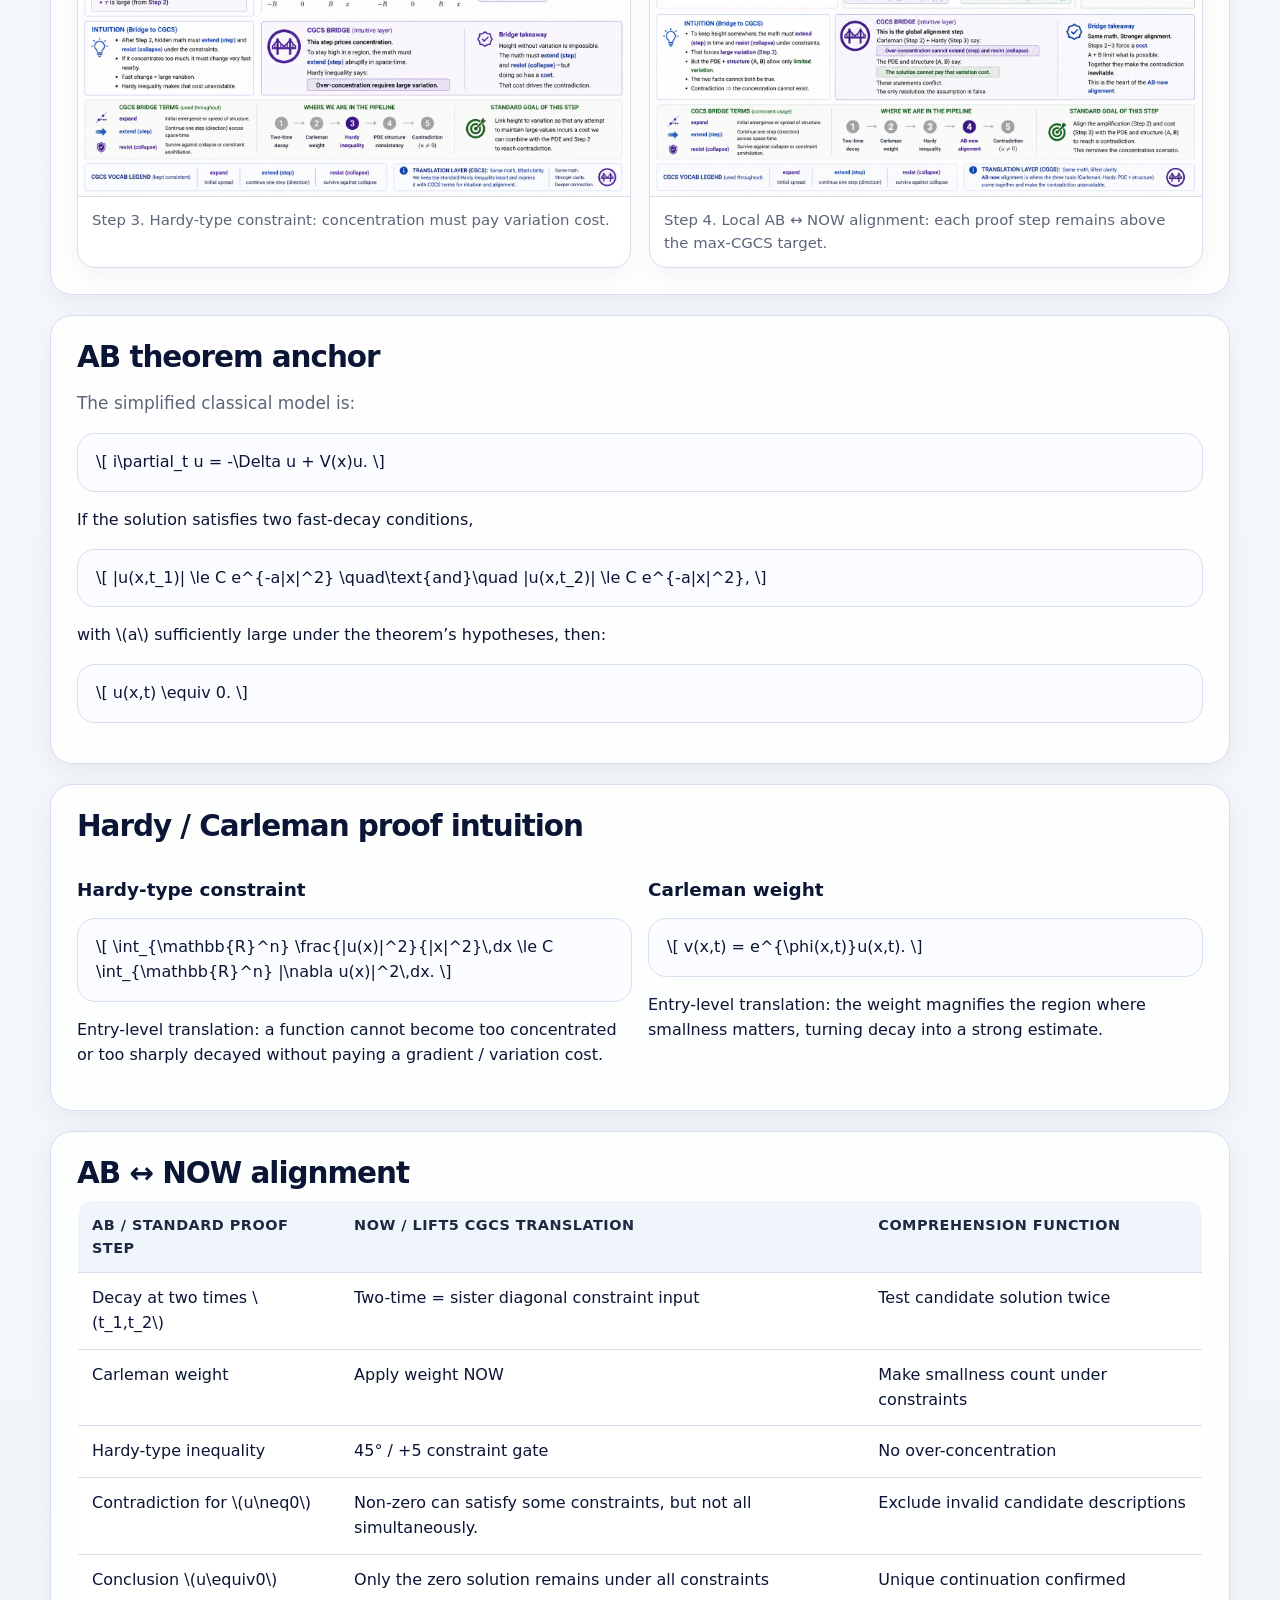
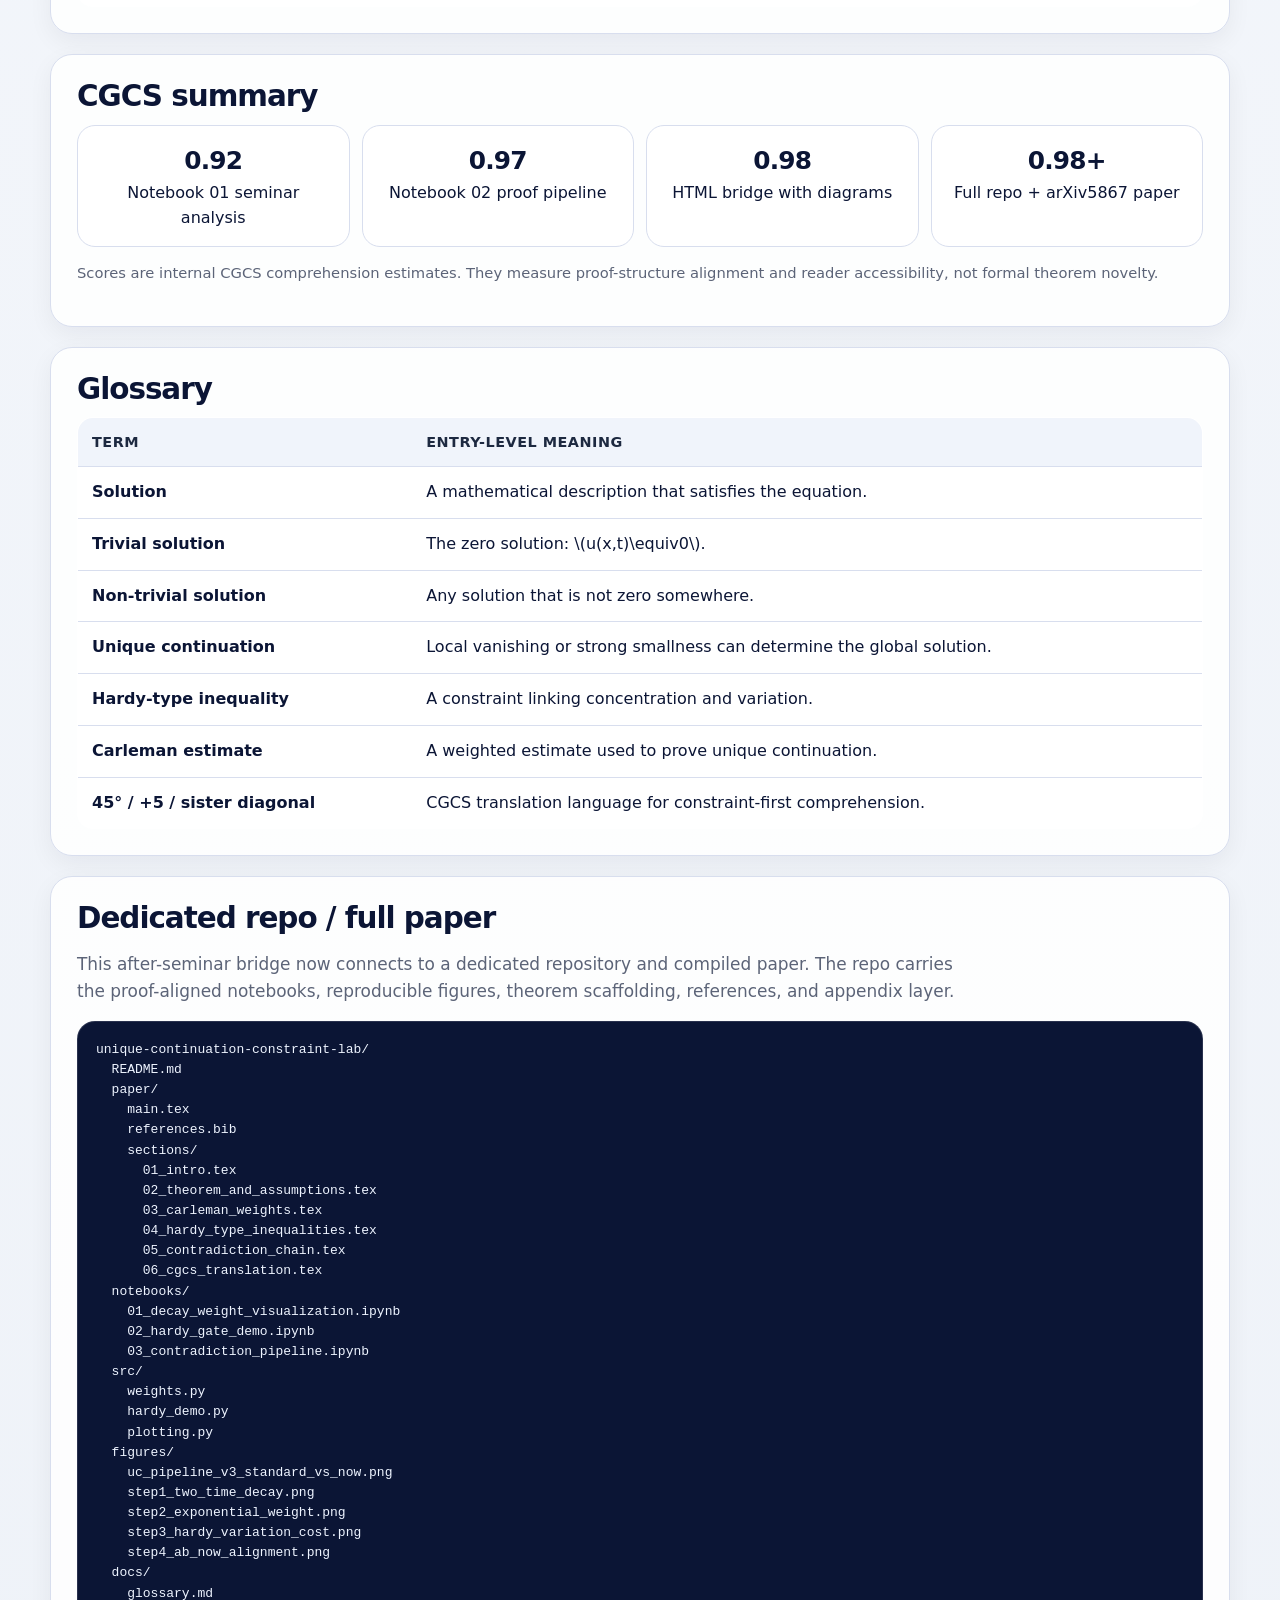
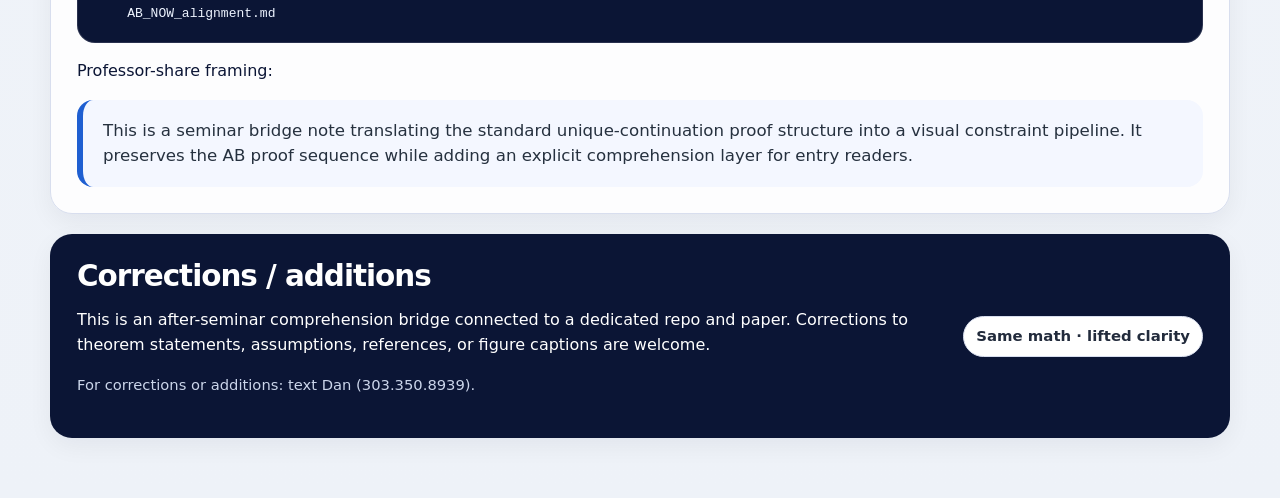
==== commit 55d87ca8: "Update 2026_04_24_schrodinger_unique_continuation_pipeline.html" ====
--- a/colab/2026_04_24_schrodinger_unique_continuation_pipeline.html
+++ b/colab/2026_04_24_schrodinger_unique_continuation_pipeline.html
@@ -116,6 +116,36 @@
       font-size: .93rem;
     }
 
+    .hero-links {
+      display: flex;
+      flex-wrap: wrap;
+      gap: 10px;
+      margin-top: 12px;
+    }
+
+    .hero-link {
+      display: inline-flex;
+      align-items: center;
+      gap: 8px;
+      border-radius: 999px;
+      padding: 10px 14px;
+      font-weight: 850;
+      color: #fff;
+      background: linear-gradient(135deg, var(--blue), var(--purple));
+      box-shadow: 0 10px 22px rgba(31, 95, 209, 0.22);
+      border: 1px solid rgba(255,255,255,0.35);
+    }
+
+    .hero-link:hover {
+      text-decoration: none;
+      transform: translateY(-1px);
+      box-shadow: 0 14px 26px rgba(31, 95, 209, 0.26);
+    }
+
+    .hero-link.secondary {
+      background: linear-gradient(135deg, var(--green), var(--blue));
+    }
+
     .hero-grid {
       display: grid;
       grid-template-columns: 1fr 210px;
@@ -425,14 +455,22 @@
             <span class="chip">2026-04-24</span>
             <span class="chip">Speaker: Xueying Yu · Oregon State University</span>
             <span class="chip">Seminar: PDE / Analysis</span>
-            <span class="chip">Notebook 02: proof-aligned pipeline</span>
+          </div>
+
+          <div class="hero-links" aria-label="Project links">
+            <a class="hero-link" href="https://github.com/thinkthoughts/unique-continuation-constraint-lab" target="_blank" rel="noopener noreferrer">
+              GitHub repo
+            </a>
+            <a class="hero-link secondary" href="https://cosineconstraint.app/colab/papers/unique-continuation-constraint-lab/main.pdf" target="_blank" rel="noopener noreferrer">
+              Read main.pdf
+            </a>
           </div>
 
           <nav class="nav" aria-label="Links">
             <a href="/">home</a>
             <a href="https://colab.research.google.com/github/thinkthoughts/cosine-constraint-lab/blob/main/seminars/2026_04_04_schrodinger_unique_continuations_v2_pipeline.ipynb" target="_blank" rel="noopener noreferrer">open Notebook 02 in Colab</a>
             <a href="https://github.com/thinkthoughts/cosine-constraint-lab" target="_blank" rel="noopener noreferrer">cosine-constraint-lab</a>
-            <a href="#full-paper-next">full-paper next</a>
+            <a href="https://cosineconstraint.app/colab/papers/unique-continuation-constraint-lab/main.pdf" target="_blank" rel="noopener noreferrer">main.pdf</a>
           </nav>
         </div>
 
@@ -502,12 +540,12 @@
         <div class="stage orange">
           <span class="num">4</span>
           <h3>Contradiction</h3>
-          <p>Assuming \(u\neq0\) conflicts with decay + weight + PDE consistency.</p>
+          <p>Non-zero solutions satisfy individual constraints, but not all simultaneously.</p>
         </div>
         <div class="stage slate">
           <span class="num">5</span>
           <h3>The zero solution</h3>
-          <p>Only \(u\equiv0\) satifies all constraints.</p>
+          <p>Only \(u\equiv0\) satisfies all constraints.</p>
         </div>
       </div>
     </section>
@@ -676,7 +714,7 @@
           </tr>
           <tr>
             <td>Conclusion \(u\equiv0\)</td>
-            <td>Only the zero solution aligns</td>
+            <td>Only the zero solution remains under all constraints</td>
             <td>Unique continuation confirmed</td>
           </tr>
         </tbody>
@@ -752,10 +790,9 @@
     </section>
 
     <section id="full-paper-next">
-      <h2>Before a dedicated repo / full paper</h2>
+      <h2>Dedicated repo / full paper</h2>
       <p class="lead">
-        This page is an init after-seminar bridge. The dedicated repo can later turn this into an arXiv5867-ready
-        paper with theorem statements, assumptions, precise estimates, reproducible figures, and proof-chain notes.
+        This after-seminar bridge now connects to a dedicated repository and compiled paper. The repo carries the proof-aligned notebooks, reproducible figures, theorem scaffolding, references, and appendix layer.
       </p>
 
       <pre>unique-continuation-constraint-lab/
@@ -802,8 +839,8 @@
       <div>
         <h2>Corrections / additions</h2>
         <p>
-          This is an after-seminar comprehension bridge, not a replacement for the speaker’s paper or lecture notes.
-          Add exact theorem statements, assumptions, and references before circulating as a formal research note.
+          This is an after-seminar comprehension bridge connected to a dedicated repo and paper.
+          Corrections to theorem statements, assumptions, references, or figure captions are welcome.
         </p>
         <p class="small">For corrections or additions: text Dan (303.350.8939).</p>
       </div>
